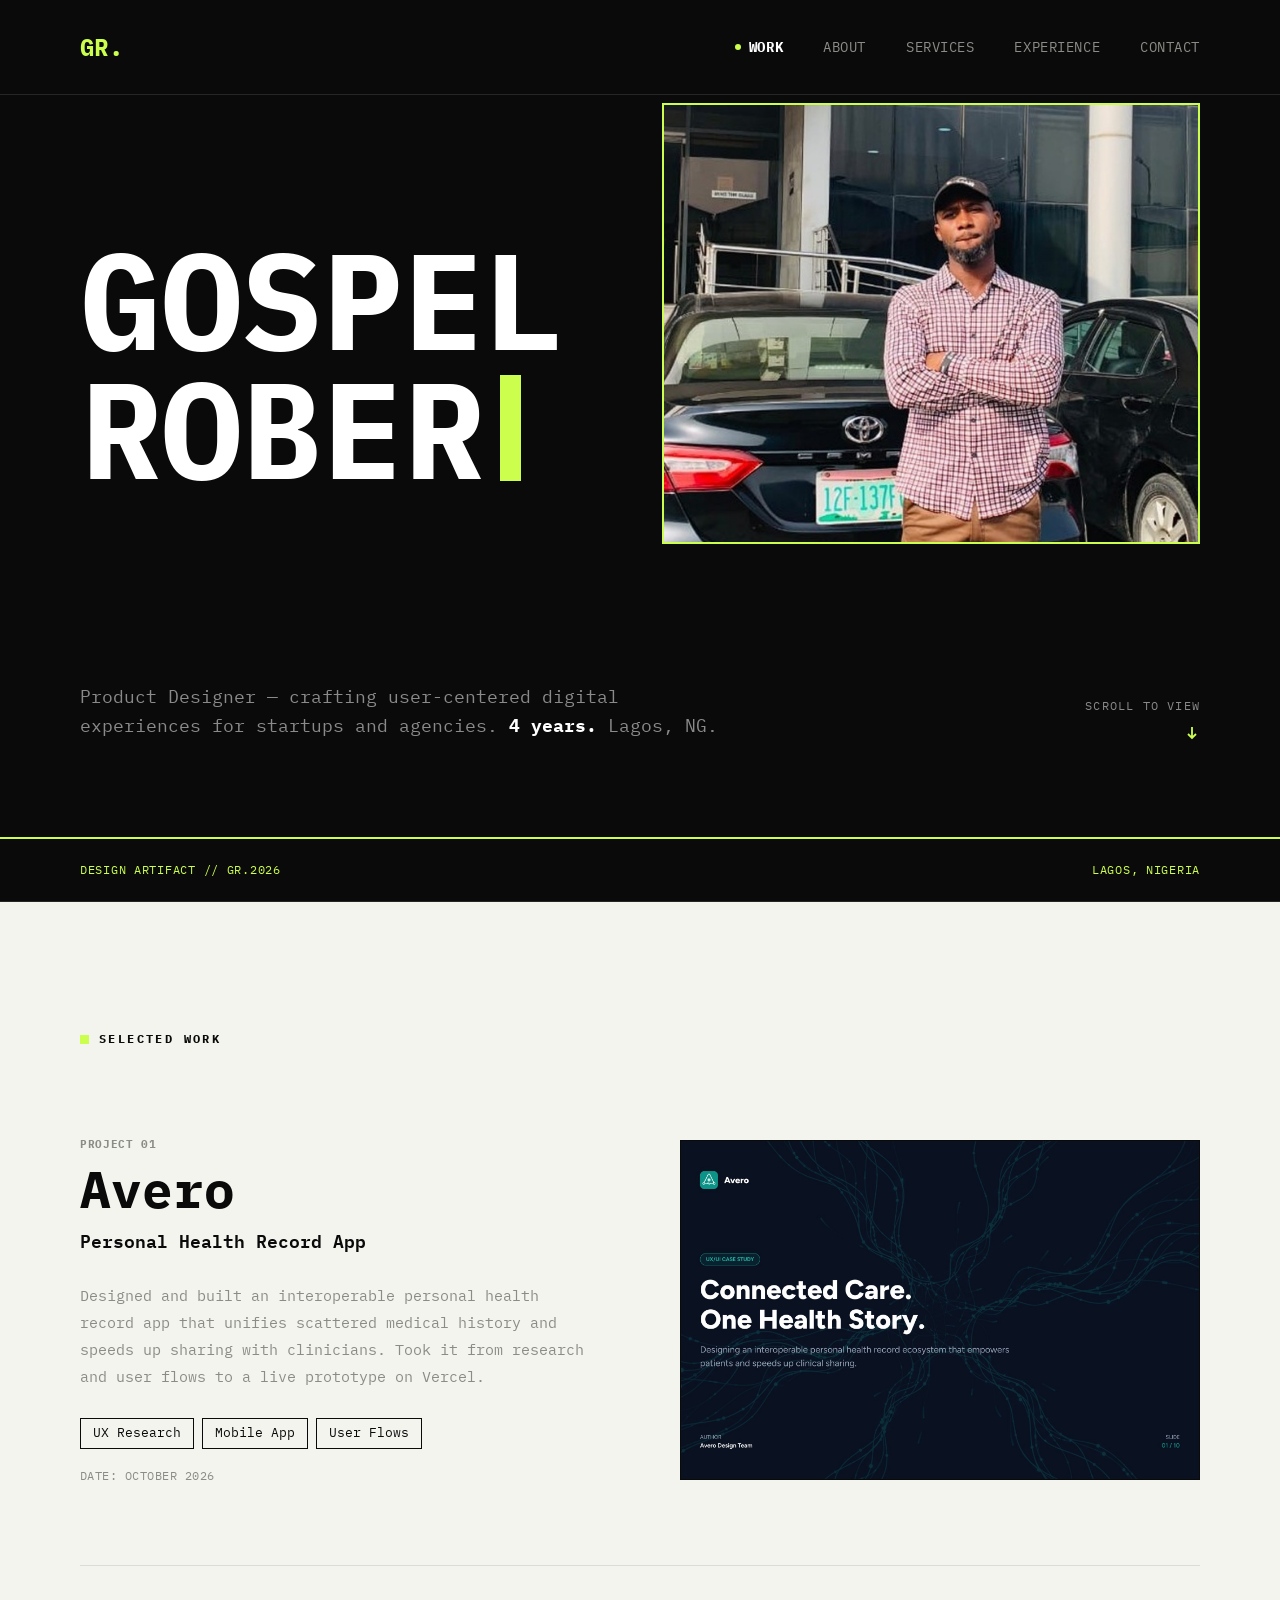
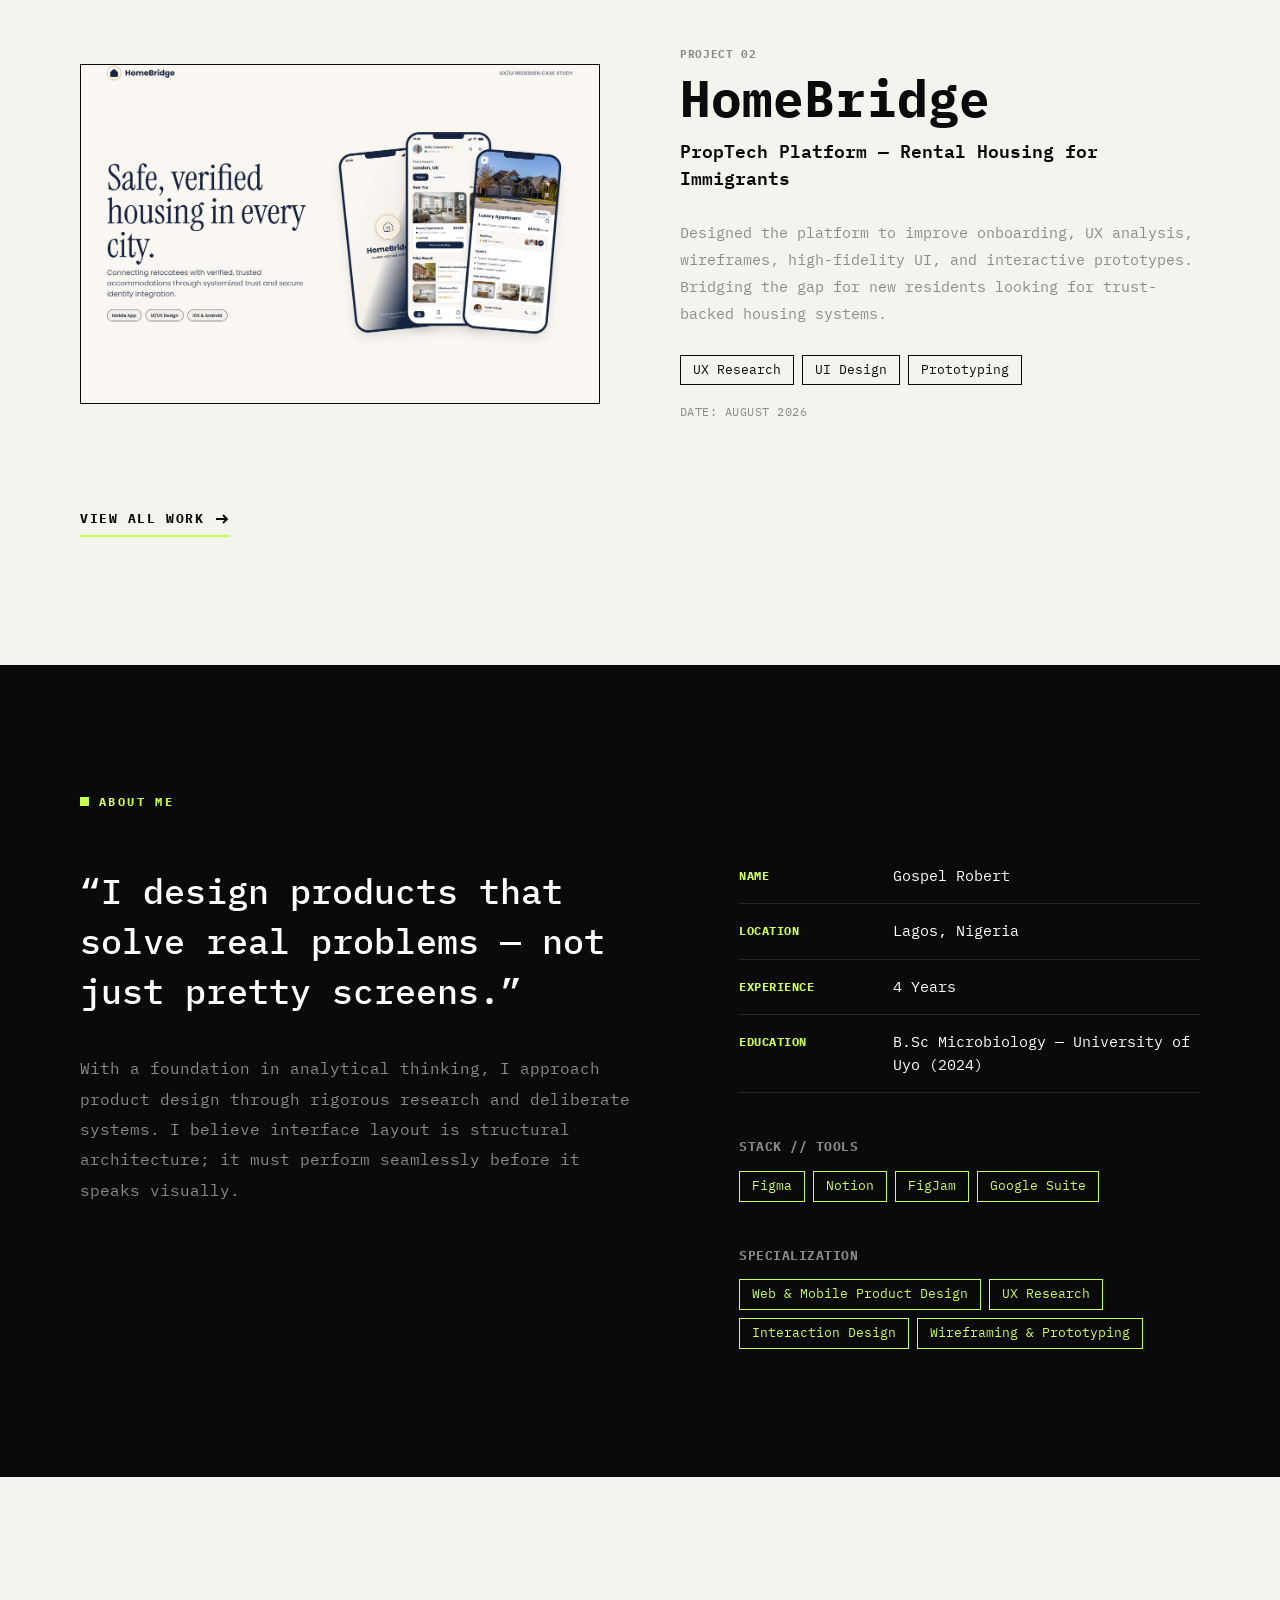
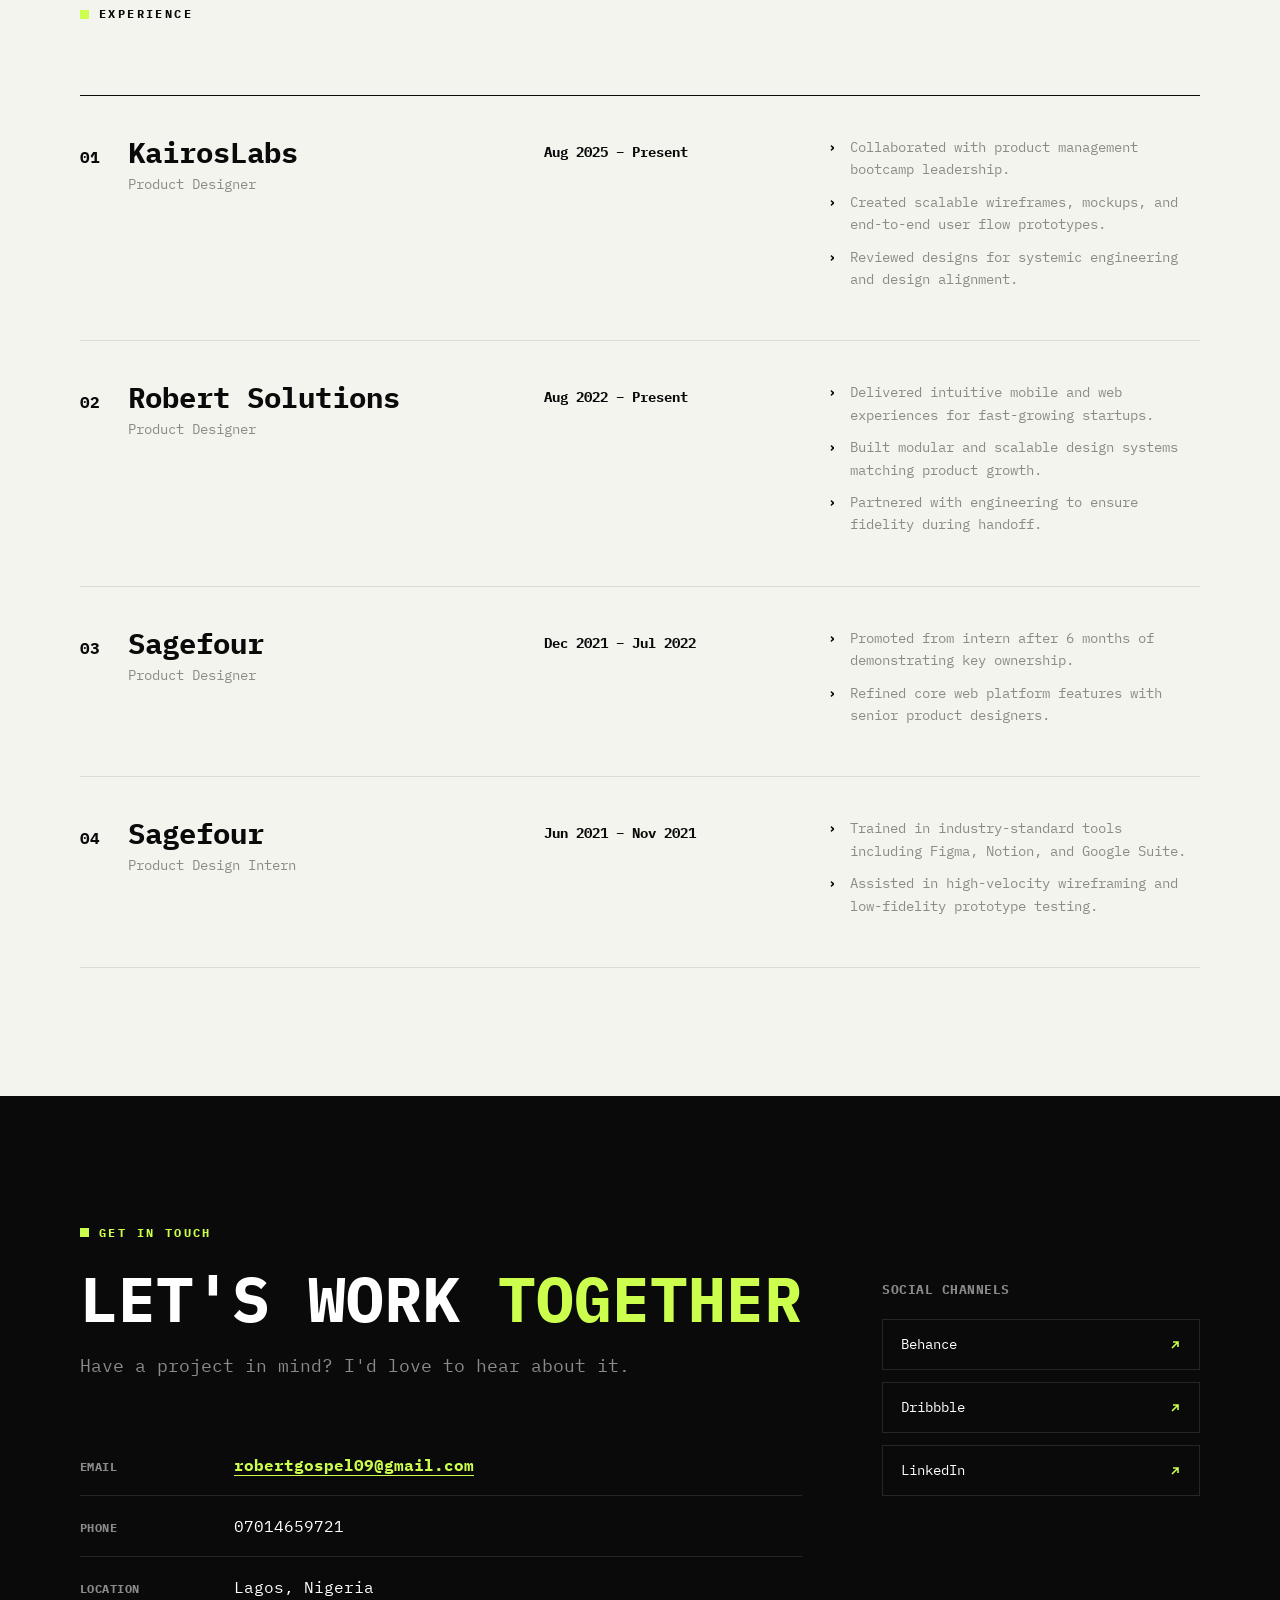
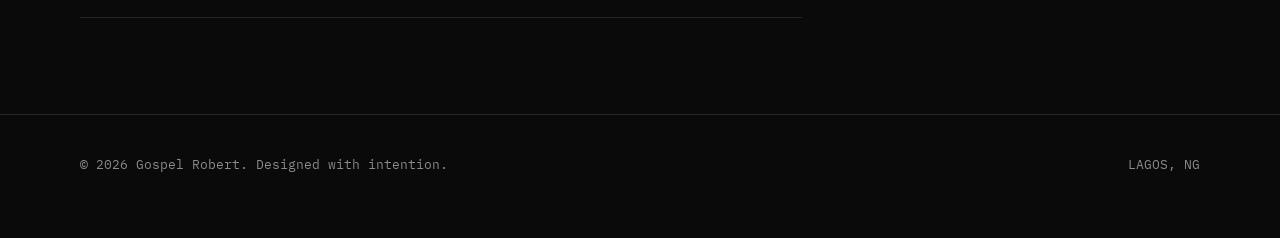
==== index.html @ c10d2305 "Add files via upload" ====
<!doctype html>
<html lang="en">
<head>
<meta charset="utf-8">
<meta name="viewport" content="width=device-width,initial-scale=1">
<title>Gospel Robert — Product Designer</title>
<meta name="description" content="Product designer in Lagos crafting user-centered digital experiences for startups and agencies.">
<meta property="og:title" content="Gospel Robert — Product Designer">
<meta property="og:description" content="Product designer in Lagos crafting user-centered digital experiences for startups and agencies.">
<meta property="og:image" content="/assets/gospel.jpg">
<meta name="theme-color" content="#0A0A0A">
<link rel="icon" href="/assets/favicon.svg" type="image/svg+xml">
<link rel="preconnect" href="https://fonts.googleapis.com">
<link rel="preconnect" href="https://fonts.gstatic.com" crossorigin>
<link href="https://fonts.googleapis.com/css2?family=IBM+Plex+Mono:ital,wght@0,300;0,400;0,500;0,600;0,700;1,400&display=swap" rel="stylesheet">
<link rel="stylesheet" href="/assets/style.css">
<script>document.documentElement.classList.add("js")</script>
</head>
<body class="dark">
<header class="nav is-dark">
  <div class="wrap">
    <a href="/" class="logo" aria-label="Gospel Robert home">GR.</a>
    <button class="burger" aria-label="Menu" aria-expanded="false"><span></span><span></span><span></span></button>
    <nav class="nav-links"><a href="#work" data-spy="work">Work</a><a href="#about" data-spy="about">About</a><a href="/services/">Services</a><a href="#experience" data-spy="experience">Experience</a><a href="#contact" data-spy="contact">Contact</a></nav>
  </div>
</header>
<main>
<section class="hero dark-sec">
  <div class="wrap">
    <h1 class="hero-name" aria-label="Gospel Robert"><span class="tw" aria-hidden="true" data-text="GOSPEL
ROBERT"><span class="tw-typed">GOSPEL
ROBERT</span><span class="cursor"></span><span class="tw-rest"></span></span></h1>
    <div class="hero-photo"><img src="/assets/gospel.jpg" alt="Gospel Robert standing with arms crossed" fetchpriority="high"></div>
    <div class="hero-foot">
      <p>Product Designer — crafting user-centered digital experiences for startups and agencies. <b>4 years.</b> Lagos, NG.</p>
      <div class="m-hero-actions m-only"><a href="/work/" class="m-btn-outline">VIEW WORK <svg width="16" height="16" viewBox="0 0 16 16" fill="none" aria-hidden="true"><path d="M2 8h11M9 4l4 4-4 4" stroke="currentColor" stroke-width="1.8"/></svg></a><a href="/about/" class="m-link">ABOUT ME <svg width="16" height="16" viewBox="0 0 16 16" fill="none" aria-hidden="true"><path d="M2 8h11M9 4l4 4-4 4" stroke="currentColor" stroke-width="1.8"/></svg></a></div>
      <a href="#work" class="scroll-cue">SCROLL TO VIEW
        <svg width="16" height="16" viewBox="0 0 16 16" fill="none" aria-hidden="true"><path d="M8 2v11M4 9l4 4 4-4" stroke="currentColor" stroke-width="1.8"/></svg></a>
    </div>
  </div>
</section>
<div class="strip d-only"><div class="wrap"><span>DESIGN ARTIFACT // GR.2026</span><span>LAGOS, NIGERIA</span></div></div>
<a href="#work" class="m-strip m-only"><span>SCROLL TO VIEW</span><svg width="18" height="18" viewBox="0 0 16 16" fill="none" aria-hidden="true"><path d="M8 2v11M4 9l4 4 4-4" stroke="currentColor" stroke-width="2"/></svg></a>

<section id="work" class="sec light-sec">
  <div class="wrap">
    <p class="label">Selected Work</p>
    <div class="m-only m-cards" style="margin-top:32px"><article class="m-card">
      <a href="/work/avero/" class="m-shot" aria-label="View Avero case study"><img src="/assets/avero/phase-1.jpg" alt="Avero project preview" loading="lazy"></a>
      <div class="m-card-head"><h2><a href="/work/avero/">Avero</a></h2><span class="m-badge">HEALTHTECH</span></div>
      <p class="m-card-desc">Designed and built a personal health record app that unifies medical history and speeds up clinical sharing. Live on Vercel.</p>
      <p class="m-card-date">DATE: OCT 2026</p>
    </article><article class="m-card">
      <a href="/work/homebridge/" class="m-shot" aria-label="View HomeBridge case study"><img src="/assets/homebridge/phase-1.jpg" alt="HomeBridge project preview" loading="lazy"></a>
      <div class="m-card-head"><h2><a href="/work/homebridge/">HomeBridge</a></h2><span class="m-badge">PROPTECH</span></div>
      <p class="m-card-desc">Designed the platform to improve onboarding, UX analysis, wireframes, high-fidelity UI, and interactive prototypes. Bridging the gap for immigrants.</p>
      <p class="m-card-date">DATE: AUG 2026</p>
    </article></div>
    <div class="d-only" style="margin-top:88px">
      <article class="proj">
        <div class="proj-copy reveal">
          <p class="proj-num">PROJECT 01</p>
          <h2 class="proj-title"><a href="/work/avero/">Avero</a></h2>
          <p class="proj-sub">Personal Health Record App</p>
          <p class="proj-desc">Designed and built an interoperable personal health record app that unifies scattered medical history and speeds up sharing with clinicians. Took it from research and user flows to a live prototype on Vercel.</p>
          <div class="tags"><span class="tag">UX Research</span><span class="tag">Mobile App</span><span class="tag">User Flows</span></div>
          <p class="proj-date">DATE: OCTOBER 2026</p>
        </div>
        <a href="/work/avero/" class="shot reveal" aria-label="View Avero case study"><img src="/assets/avero/phase-1.jpg" alt="Avero project preview" loading="lazy"></a>
      </article>
      <article class="proj flip">
        <div class="proj-copy reveal">
          <p class="proj-num">PROJECT 02</p>
          <h2 class="proj-title"><a href="/work/homebridge/">HomeBridge</a></h2>
          <p class="proj-sub">PropTech Platform — Rental Housing for Immigrants</p>
          <p class="proj-desc">Designed the platform to improve onboarding, UX analysis, wireframes, high-fidelity UI, and interactive prototypes. Bridging the gap for new residents looking for trust-backed housing systems.</p>
          <div class="tags"><span class="tag">UX Research</span><span class="tag">UI Design</span><span class="tag">Prototyping</span></div>
          <p class="proj-date">DATE: AUGUST 2026</p>
        </div>
        <a href="/work/homebridge/" class="shot reveal" aria-label="View HomeBridge case study"><img src="/assets/homebridge/phase-1.jpg" alt="HomeBridge project preview" loading="lazy"></a>
      </article>
    </div>
    <a href="/work/" class="view-all">VIEW ALL WORK <svg width="16" height="16" viewBox="0 0 16 16" fill="none" aria-hidden="true"><path d="M2 8h11M9 4l4 4-4 4" stroke="currentColor" stroke-width="1.8"/></svg></a>
  </div>
</section>

<section id="about" class="sec about dark-sec">
  <div class="wrap">
    <div class="reveal">
      <p class="label">About Me</p>
      <p class="quote">“I design products that solve real problems — not just pretty screens.”</p>
      <p class="about-p">With a foundation in analytical thinking, I approach product design through rigorous research and deliberate systems. I believe interface layout is structural architecture; it must perform seamlessly before it speaks visually.</p>
    </div>
    <div class="reveal">
      <dl class="info"><div class="info-row"><dt>NAME</dt><dd>Gospel Robert</dd></div><div class="info-row"><dt>LOCATION</dt><dd>Lagos, Nigeria</dd></div><div class="info-row"><dt>EXPERIENCE</dt><dd>4 Years</dd></div><div class="info-row"><dt>EDUCATION</dt><dd>B.Sc Microbiology — University of Uyo (2024)</dd></div></dl>
      <p class="side-k">STACK // TOOLS</p>
      <div class="tags"><span class="tag lime">Figma</span><span class="tag lime">Notion</span><span class="tag lime">FigJam</span><span class="tag lime">Google Suite</span></div>
      <p class="side-k">SPECIALIZATION</p>
      <div class="tags"><span class="tag lime">Web &amp; Mobile Product Design</span><span class="tag lime">UX Research</span><span class="tag lime">Interaction Design</span><span class="tag lime">Wireframing &amp; Prototyping</span></div>
    </div>
  </div>
</section>

<section id="experience" class="sec light-sec">
  <div class="wrap">
    <p class="label">Experience</p>
    <div class="d-only"><div class="xp"><div class="xp-row reveal">
      <div class="xp-co"><span class="xp-n">01</span><h3 class="xp-name">KairosLabs</h3><p class="xp-role">Product Designer</p></div>
      <p class="xp-date">Aug 2025 – Present</p>
      <ul class="xp-list"><li>Collaborated with product management bootcamp leadership.</li><li>Created scalable wireframes, mockups, and end-to-end user flow prototypes.</li><li>Reviewed designs for systemic engineering and design alignment.</li></ul>
    </div><div class="xp-row reveal">
      <div class="xp-co"><span class="xp-n">02</span><h3 class="xp-name">Robert Solutions</h3><p class="xp-role">Product Designer</p></div>
      <p class="xp-date">Aug 2022 – Present</p>
      <ul class="xp-list"><li>Delivered intuitive mobile and web experiences for fast-growing startups.</li><li>Built modular and scalable design systems matching product growth.</li><li>Partnered with engineering to ensure fidelity during handoff.</li></ul>
    </div><div class="xp-row reveal">
      <div class="xp-co"><span class="xp-n">03</span><h3 class="xp-name">Sagefour</h3><p class="xp-role">Product Designer</p></div>
      <p class="xp-date">Dec 2021 – Jul 2022</p>
      <ul class="xp-list"><li>Promoted from intern after 6 months of demonstrating key ownership.</li><li>Refined core web platform features with senior product designers.</li></ul>
    </div><div class="xp-row reveal">
      <div class="xp-co"><span class="xp-n">04</span><h3 class="xp-name">Sagefour</h3><p class="xp-role">Product Design Intern</p></div>
      <p class="xp-date">Jun 2021 – Nov 2021</p>
      <ul class="xp-list"><li>Trained in industry-standard tools including Figma, Notion, and Google Suite.</li><li>Assisted in high-velocity wireframing and low-fidelity prototype testing.</li></ul>
    </div></div></div>
    <div class="m-only" style="margin-top:32px"><div class="m-xp"><div class="m-xp-card"><div class="m-xp-top"><span class="m-xp-n">01</span><div><h3>KairosLabs</h3><p class="m-xp-role">Product Designer</p></div></div><p class="m-xp-date">Aug 2025 – Present</p><p class="m-xp-sum">Collaborated with bootcamp cohort, created wireframes and prototypes.</p></div><div class="m-xp-card"><div class="m-xp-top"><span class="m-xp-n">02</span><div><h3>Robert Solutions</h3><p class="m-xp-role">Product Designer</p></div></div><p class="m-xp-date">Aug 2022 – Present</p><p class="m-xp-sum">Designed mobile/web experiences for startups, built design systems.</p></div><div class="m-xp-card"><div class="m-xp-top"><span class="m-xp-n">03</span><div><h3>Sagefour</h3><p class="m-xp-role">Product Designer</p></div></div><p class="m-xp-date">Dec 2021 – Jul 2022</p><p class="m-xp-sum">Promoted from intern, refined features with senior designers.</p></div><div class="m-xp-card"><div class="m-xp-top"><span class="m-xp-n">04</span><div><h3>Sagefour</h3><p class="m-xp-role">Design Intern</p></div></div><p class="m-xp-date">Jun 2021 – Nov 2021</p><p class="m-xp-sum">Trained in Figma, assisted wireframing.</p></div></div></div>
  </div>
</section>

<section id="contact" class="sec contact dark-sec" style="padding-bottom:96px">
  <div class="wrap">
    <div class="reveal">
      <p class="label">Get in Touch</p>
      <h2 class="big-cta home-cta">LET'S WORK <span class="l">TOGETHER</span></h2>
      <p class="cta-sub">Have a project in mind? I'd love to hear about it.</p>
      <dl class="c-rows">
        <div class="c-row"><dt>EMAIL</dt><dd><a href="mailto:robertgospel09@gmail.com">robertgospel09@gmail.com</a></dd></div>
        <div class="c-row"><dt>PHONE</dt><dd><a href="tel:+2347014659721" style="color:inherit;font-weight:400;text-decoration:none">07014659721</a></dd></div>
        <div class="c-row"><dt>LOCATION</dt><dd>Lagos, Nigeria</dd></div>
      </dl>
    </div>
    <div class="socials-col reveal">
      <p class="side-k" style="margin-top:0;margin-bottom:20px">SOCIAL CHANNELS</p>
      <div class="social-list"><a href="https://www.behance.net/gospelrobert" target="_blank" rel="noopener">Behance <svg width="12" height="12" viewBox="0 0 12 12" fill="none" aria-hidden="true"><path d="M3 9L9 3M4 3h5v5" stroke="currentColor" stroke-width="1.6"/></svg></a><a href="https://dribbble.com/gospelrobert09" target="_blank" rel="noopener">Dribbble <svg width="12" height="12" viewBox="0 0 12 12" fill="none" aria-hidden="true"><path d="M3 9L9 3M4 3h5v5" stroke="currentColor" stroke-width="1.6"/></svg></a><a href="https://www.linkedin.com/in/robert-gospel-a13b09310/" target="_blank" rel="noopener">LinkedIn <svg width="12" height="12" viewBox="0 0 12 12" fill="none" aria-hidden="true"><path d="M3 9L9 3M4 3h5v5" stroke="currentColor" stroke-width="1.6"/></svg></a></div>
    </div>
  </div>
</section>
</main>
<footer class="footer dark-sec"><div class="wrap"><span>© 2026 Gospel Robert. Designed with intention.</span><span>LAGOS, NG</span></div></footer>
<script src="/assets/main.js" defer></script>
</body>
</html>
---- assets/style.css ----
/* ===== Gospel Robert — portfolio ===== */
:root{
  --ink:#0A0A0A;
  --panel:#121212;
  --paper:#F4F4EF;
  --white:#FFFFFF;
  --lime:#CCFF4D;
  --muted:#8C8C87;
  --muted-dark:#8A8A8A;
  --line:#DCDCD5;
  --line-dark:#262626;
  --pad:80px;
  --font:"IBM Plex Mono",ui-monospace,SFMono-Regular,Menlo,monospace;
}
*{box-sizing:border-box;margin:0;padding:0}
html{scroll-behavior:smooth;-webkit-text-size-adjust:100%}
body{font-family:var(--font);background:var(--paper);color:var(--ink);line-height:1.5;-webkit-font-smoothing:antialiased}
body.dark{background:var(--ink);color:var(--white)}
img{display:block;max-width:100%}
a{color:inherit;text-decoration:none}
ul{list-style:none}
.wrap{max-width:1440px;margin:0 auto;padding:0 var(--pad)}
.dark-sec{background:var(--ink);color:var(--white)}
.light-sec{background:var(--paper);color:var(--ink)}

/* ---------- NAV ---------- */
.nav{position:sticky;top:0;z-index:50;border-bottom:1px solid var(--line);background:var(--paper)}
.nav.is-dark{background:var(--ink);border-color:var(--line-dark);color:var(--white)}
.nav .wrap{height:94px;display:flex;align-items:center;justify-content:space-between}
.logo{font-weight:700;font-size:24px;letter-spacing:.02em}
.nav.is-dark .logo{color:var(--lime)}
.nav-links{display:flex;gap:40px}
.nav-links a{font-size:14px;letter-spacing:.04em;text-transform:uppercase;color:var(--muted);display:flex;align-items:center;gap:8px;transition:color .2s}
.nav-links a:hover{color:var(--ink)}
.nav.is-dark .nav-links a:hover{color:var(--white)}
.nav-links a.active{color:var(--ink);font-weight:700}
.nav.is-dark .nav-links a.active{color:var(--white)}
.nav-links a.active::before{content:"";width:6px;height:6px;border-radius:50%;background:var(--lime)}
.burger{display:none;background:none;border:0;color:inherit;width:44px;height:44px;cursor:pointer;position:relative}
.burger span{position:absolute;left:10px;right:10px;height:2px;background:currentColor;transition:transform .25s,opacity .25s}
.burger span:nth-child(1){top:15px}.burger span:nth-child(2){top:21px}.burger span:nth-child(3){top:27px}
.nav.open .burger span:nth-child(1){transform:translateY(6px) rotate(45deg)}
.nav.open .burger span:nth-child(2){opacity:0}
.nav.open .burger span:nth-child(3){transform:translateY(-6px) rotate(-45deg)}

/* ---------- SHARED BITS ---------- */
.label{display:flex;align-items:center;gap:10px;font-size:12px;font-weight:700;letter-spacing:.2em;text-transform:uppercase}
.label::before{content:"";width:9px;height:9px;background:var(--lime);flex:none}
.label.ink::before{background:var(--ink)}
.label{color:var(--ink)}
.dark-sec .label{color:var(--lime)}
.page-title{font-size:clamp(44px,6.6vw,96px);font-weight:700;line-height:1;letter-spacing:-.01em;margin-top:48px;text-transform:uppercase}
.title-bar{width:200px;height:8px;background:var(--lime);margin-top:32px}
.tags{display:flex;flex-wrap:wrap;gap:8px}
.tag{font-size:13px;border:1px solid var(--ink);padding:6px 12px;line-height:1.3}
.tag.lime{border-color:var(--lime);color:var(--lime)}
.meta-k{font-size:11px;color:var(--muted);text-transform:uppercase;letter-spacing:.05em}
.meta-v{font-size:15px;font-weight:700;margin-top:4px;text-transform:uppercase}
.meta-v.cap{text-transform:none}

/* reveal on scroll */
.reveal{opacity:0;transform:translateY(24px);transition:opacity .8s ease,transform .8s ease}
.reveal.in{opacity:1;transform:none}
@media (prefers-reduced-motion:reduce){.reveal{opacity:1;transform:none;transition:none}html{scroll-behavior:auto}}

/* image slot (shows image, or dashed placeholder) */
.shot{position:relative;aspect-ratio:1.53;background:#1A1A1A;overflow:hidden;border:1px solid var(--ink)}
.shot img{width:100%;height:100%;object-fit:cover;transition:transform .6s ease}
a.shot:hover img{transform:scale(1.03)}
.shot.empty{border:2px dashed var(--lime);display:flex;flex-direction:column;align-items:center;justify-content:center;gap:20px}
.shot .ph-text{font-size:14px;letter-spacing:.08em;color:#6E6E6E;text-transform:uppercase}
.shot .ph-num{font-size:clamp(64px,8vw,120px);font-weight:700;line-height:1;color:#3A3F24}

/* ---------- HOME: HERO ---------- */
.hero .wrap{display:grid;grid-template-columns:1fr 538px;gap:40px;padding-top:8px;min-height:calc(100svh - 94px - 64px);grid-template-rows:auto 1fr}
.hero-name{font-size:clamp(56px,10.6vw,152px);font-weight:700;line-height:.95;letter-spacing:-.01em;align-self:center;margin-top:80px}
.cursor{display:inline-block;width:.16em;height:.78em;background:var(--lime);margin-left:.12em;vertical-align:-.02em;animation:blink 1.1s steps(1) infinite}
@keyframes blink{50%{opacity:0}}
.hero-photo{border:2px solid var(--lime);aspect-ratio:538/441;overflow:hidden}
.hero-photo img{width:100%;height:100%;object-fit:cover}
.hero-foot{grid-column:1/-1;display:flex;justify-content:space-between;align-items:flex-end;padding:80px 0 96px;gap:24px}
.hero-foot p{font-size:18px;color:var(--muted-dark);max-width:640px;line-height:1.65}
.hero-foot b{color:var(--white)}
.scroll-cue{font-size:12px;letter-spacing:.1em;color:var(--muted-dark);text-align:right;display:flex;flex-direction:column;align-items:flex-end;gap:10px}
.scroll-cue svg{color:var(--lime);animation:bob 2s ease-in-out infinite}
@keyframes bob{50%{transform:translateY(5px)}}
.strip{border-top:2px solid var(--lime);border-bottom:1px solid var(--line-dark);background:var(--ink);color:var(--lime);font-size:12px;letter-spacing:.06em}
.strip .wrap{display:flex;justify-content:space-between;height:62px;align-items:center}

/* ---------- PROJECTS (home + work page) ---------- */
.sec{padding:128px 0}
.proj{display:grid;grid-template-columns:1fr 1fr;align-items:center;gap:0 80px}
.proj + .proj{margin-top:80px;padding-top:80px;border-top:1px solid var(--line)}
.proj.flip .proj-copy{order:2}
.proj-num{font-size:11px;font-weight:700;color:var(--muted);letter-spacing:.06em}
.proj-title{font-size:clamp(36px,4vw,56px);font-weight:700;line-height:1.1;margin-top:8px}
.proj-sub{font-size:18px;font-weight:600;margin-top:10px}
.proj-desc{font-size:15px;color:var(--muted);line-height:1.8;margin:28px 0;max-width:580px}
.proj-date{font-size:12px;color:var(--muted);margin-top:18px;letter-spacing:.04em}
.proj-meta{display:flex;gap:48px;margin-top:28px}
.view-all{display:inline-flex;align-items:center;gap:10px;margin-top:88px;font-size:13px;font-weight:700;letter-spacing:.12em;border-bottom:2px solid var(--lime);padding-bottom:6px}
.view-all:hover{gap:16px}
.view-all,.proj-title a{transition:all .2s}
.proj-title a:hover{text-decoration:underline;text-decoration-color:var(--lime);text-decoration-thickness:4px;text-underline-offset:6px}

/* work page: full-bleed dividers & bigger type */
.work-list .proj{padding:96px 0}
.work-list .proj + .proj{margin-top:0;padding-top:96px}
.work-row{border-top:1px solid var(--line)}
.work-row:first-child{border-top:0}
.work-row .proj{padding:96px 0}
.work-row .proj + .proj{border:0;margin:0}
.work-head{padding-top:112px;padding-bottom:96px}

/* ---------- ABOUT ---------- */
.about .wrap{display:grid;grid-template-columns:1.1fr .9fr;gap:96px}
.quote{font-size:clamp(26px,2.7vw,38px);font-weight:500;line-height:1.45;margin-top:56px}
.about-p{font-size:16px;color:var(--muted-dark);line-height:1.9;margin-top:36px}
.info{margin-top:56px}
.info-row{display:grid;grid-template-columns:130px 1fr;gap:24px;padding:16px 0;border-bottom:1px solid var(--line-dark);font-size:15px;align-items:start}
.info-row dt{font-size:12px;font-weight:700;color:var(--lime);letter-spacing:.04em;padding-top:2px}
.side-k{font-size:13px;font-weight:700;color:var(--muted-dark);letter-spacing:.04em;margin:44px 0 14px}
.about-page .wrap{padding-top:120px;padding-bottom:140px}
.about-page .quote{font-size:clamp(28px,3.1vw,46px);margin-top:64px}
.about-page .about-p{font-size:18px;margin-top:44px}
.about-page .info{margin-top:0}
.about-page .info-row{font-size:17px;padding:20px 0}
.about-page .tag{font-size:16px;padding:8px 16px}
.about-photo{margin-top:56px;aspect-ratio:1.33;overflow:hidden}
.about-photo img{width:100%;height:100%;object-fit:cover}

/* ---------- EXPERIENCE ---------- */
.xp{margin-top:72px;border-top:1px solid var(--ink)}
.xp-row{display:grid;grid-template-columns:440px 260px 1fr;gap:24px;padding:40px 0;border-bottom:1px solid var(--line)}
.xp-co{display:grid;grid-template-columns:48px 1fr;align-items:baseline;align-content:start}
.xp-n{font-size:16px;font-weight:700}
.xp-name{font-size:clamp(24px,2.3vw,32px);font-weight:700;line-height:1.15}
.xp-role{grid-column:2;font-size:14px;color:var(--muted);margin-top:4px}
.xp-date{font-size:14px;font-weight:700;padding-top:6px}
.xp-list li{font-size:14px;color:var(--muted);line-height:1.6;padding-left:22px;position:relative;margin-bottom:10px}
.xp-list li::before{content:"›";position:absolute;left:0;color:var(--ink);font-weight:700}
.xp-page .xp-row{padding:44px 0 56px}
.xp-page .xp-name{font-size:clamp(28px,3vw,42px)}
.xp-page .xp-role,.xp-page .xp-list li{font-size:16px}
.xp-page .xp-date,.xp-page .xp-n{font-size:16px}
.xp-page .xp-list li{margin-bottom:16px}

/* ---------- CONTACT ---------- */
.big-cta{font-size:clamp(44px,6.6vw,96px);font-weight:700;line-height:1.05;margin-top:24px}
.big-cta .l{color:var(--lime)}
.cta-sub{font-size:18px;color:var(--muted-dark);margin-top:20px}
.contact .wrap{display:grid;grid-template-columns:1.6fr 1fr;gap:80px}
.c-rows{margin-top:56px}
.c-row{display:grid;grid-template-columns:130px 1fr;gap:24px;padding:18px 0;border-bottom:1px solid var(--line-dark);align-items:baseline;font-size:16px}
.c-row dt{font-size:12px;font-weight:700;color:var(--muted-dark);letter-spacing:.04em}
.c-row a{color:var(--lime);font-weight:700;text-decoration:underline;text-underline-offset:4px;word-break:break-all}
.socials-col{padding-top:56px}
.social-list a{display:flex;justify-content:space-between;align-items:center;border:1px solid var(--line-dark);padding:14px 18px;font-size:14px;margin-bottom:12px;transition:border-color .2s,background .2s}
.social-list a:hover{border-color:var(--lime);background:#141414}
.social-list svg{color:var(--lime)}
.social-row{display:flex;flex-wrap:wrap;gap:22px;margin-top:20px}
.social-row a{background:var(--panel);border:1px solid var(--line-dark);padding:16px 22px;min-width:160px;font-size:17px;transition:border-color .2s}
.social-row a:hover{border-color:var(--lime)}
.form-card{background:var(--panel);border:1px solid var(--line-dark);border-radius:4px;padding:64px}
.form-card h2{font-size:28px;font-weight:700;letter-spacing:.01em}
.field{margin-top:36px}
.field label{display:block;font-size:13px;font-weight:700;color:var(--muted-dark);letter-spacing:.04em;margin-bottom:12px}
.field input,.field textarea{width:100%;background:var(--ink);border:1px solid var(--line-dark);color:var(--white);font:inherit;font-size:16px;padding:18px 20px;outline:none;transition:border-color .2s;border-radius:0}
.field textarea{height:160px;resize:vertical}
.field input:focus,.field textarea:focus{border-color:var(--lime)}
.field ::placeholder{color:#6E6E6E}
.btn-lime{width:100%;margin-top:44px;background:var(--lime);color:var(--ink);border:0;font:inherit;font-weight:700;font-size:18px;letter-spacing:.04em;height:72px;cursor:pointer;border-radius:3px;transition:filter .2s,transform .1s}
.btn-lime:hover{filter:brightness(.92)}
.btn-lime:active{transform:translateY(1px)}
.form-note{font-size:13px;color:var(--muted-dark);margin-top:14px;min-height:20px}
.contact-page .wrap{padding-top:140px}
.footer{border-top:1px solid var(--line-dark);font-size:13px;color:var(--muted-dark)}
.footer .wrap{display:flex;justify-content:space-between;gap:16px;padding-top:40px;padding-bottom:64px}
.contact-page .footer{border:0}
.contact-page .footer .wrap>div{display:flex;justify-content:space-between;width:100%;border-top:1px solid var(--line-dark);padding-top:40px;gap:16px}

/* ---------- CASE STUDY ---------- */
.cs-top{padding-top:40px}
.back{display:inline-flex;align-items:center;gap:8px;background:var(--ink);color:var(--lime);font-size:12px;font-weight:700;letter-spacing:.04em;padding:10px 18px;border-radius:3px;transition:gap .2s}
.back:hover{gap:12px}
.cs-title{font-size:clamp(40px,5.6vw,80px);font-weight:700;line-height:1.05;margin-top:56px;text-transform:uppercase}
.cs-sub{font-size:18px;font-weight:600;color:var(--muted);margin-top:16px}
.cs-meta{display:grid;grid-template-columns:repeat(3,1fr);border:1px solid var(--ink);border-radius:3px;padding:22px 24px;margin-top:48px;background:var(--white);gap:16px}
.cs-meta .hl{display:inline-block;background:var(--lime);padding:2px 6px}
.live{display:inline-flex;align-items:center;gap:10px;margin-top:24px;font-size:13px;font-weight:700;letter-spacing:.08em;border:1px solid var(--ink);padding:12px 18px;transition:background .2s}
.live:hover{background:var(--lime)}
.ov{margin-top:96px}
.ov h2{font-size:28px;font-weight:700;display:inline-block}
.ov h2::after{content:"";display:block;width:100%;height:5px;background:var(--lime);margin-top:10px}
.ov p{font-size:16px;line-height:1.85;margin-top:28px;max-width:1240px}
.phases{margin-top:88px}
.phase{display:grid;grid-template-columns:1fr 1fr;gap:56px;align-items:center;padding:72px 0;border-top:1px solid var(--line)}
.phase:first-child{border-top:0;padding-top:0}
.phase.flip .phase-copy{order:-1}
.phase-k{font-size:13px;font-weight:700;color:var(--muted);letter-spacing:.04em}
.phase h3{font-size:clamp(22px,2.2vw,28px);font-weight:700;margin-top:10px}
.phase p{font-size:15px;color:var(--muted);line-height:1.85;margin-top:22px;max-width:560px}
.next{display:flex;justify-content:space-between;align-items:center;border-top:1px solid var(--line);padding:56px 0 96px;gap:24px}
.next a{font-size:clamp(22px,3vw,40px);font-weight:700;display:inline-flex;gap:16px;align-items:center;transition:gap .2s}
.next a:hover{gap:24px}
.next span{font-size:12px;color:var(--muted);letter-spacing:.12em}

/* ---------- RESPONSIVE ---------- */
@media (max-width:1180px){
  :root{--pad:48px}
  .hero .wrap{grid-template-columns:1fr 42%}
  .xp-row{grid-template-columns:1fr 1fr;row-gap:16px}
  .xp-list{grid-column:1/-1;padding-left:48px}
  .about .wrap,.contact .wrap{gap:56px}
}
@media (max-width:900px){
  :root{--pad:24px}
  .nav .wrap{height:72px}
  .burger{display:block}
  .nav-links{position:fixed;inset:72px 0 auto 0;flex-direction:column;gap:0;background:inherit;padding:8px var(--pad) 24px;border-bottom:1px solid var(--line);transform:translateY(-8px);opacity:0;pointer-events:none;transition:opacity .2s,transform .2s}
  .nav{background:var(--paper)}
  .nav.is-dark .nav-links{background:var(--ink);border-color:var(--line-dark)}
  .nav:not(.is-dark) .nav-links{background:var(--paper)}
  .nav.open .nav-links{opacity:1;transform:none;pointer-events:auto}
  .nav-links a{padding:18px 0;font-size:16px;border-bottom:1px solid var(--line)}
  .nav.is-dark .nav-links a{border-color:var(--line-dark)}
  .nav-links a:last-child{border-bottom:0}
  .hero .wrap{grid-template-columns:1fr;min-height:0;gap:0}
  .hero-name{margin-top:48px}
  .hero-photo{margin-top:40px}
  .hero-foot{padding:48px 0 56px;flex-direction:column;align-items:flex-start}
  .hero-foot p{font-size:15px}
  .scroll-cue{display:none}
  .strip .wrap{font-size:11px;height:52px}
  .sec{padding:80px 0}
  .proj{grid-template-columns:1fr;gap:32px}
  .proj .proj-copy,.proj.flip .proj-copy{order:2}
  .proj .shot{order:1}
  .work-row .proj{padding:64px 0}
  .work-head{padding-top:72px;padding-bottom:40px}
  .proj-meta{gap:32px}
  .about .wrap,.contact .wrap{grid-template-columns:1fr;gap:56px}
  .about-page .wrap{padding-top:72px;padding-bottom:88px}
  .about-photo{margin-top:40px}
  .info-row,.c-row{grid-template-columns:110px 1fr;gap:16px}
  .xp-row{grid-template-columns:1fr;padding:32px 0}
  .xp-co{grid-template-columns:40px 1fr}
  .xp-date{padding:0 0 0 40px}
  .xp-list{padding-left:40px}
  .socials-col{padding-top:0}
  .contact-page .wrap{padding-top:72px}
  .form-card{padding:32px 24px}
  .btn-lime{height:60px;font-size:16px}
  .footer .wrap,.contact-page .footer .wrap>div{flex-direction:column}
  .cs-meta{grid-template-columns:1fr}
  .phase{grid-template-columns:1fr;gap:28px;padding:56px 0}
  .phase.flip .phase-copy{order:2}
  .phase .phase-copy{order:2}
  .ov{margin-top:64px}
  .phases{margin-top:56px}
  .next{flex-direction:column;align-items:flex-start}
}
@media (max-width:420px){
  .info-row,.c-row{grid-template-columns:1fr;gap:4px}
  .social-row a{min-width:0;flex:1}
}

.home-cta{font-size:clamp(36px,4.9vw,72px);white-space:nowrap}
@media (max-width:900px){.home-cta{white-space:normal}}
@media (max-width:900px){.hero-name{font-size:min(19vw,120px)}}
@media (max-width:480px){.social-row{gap:10px}.social-row a{min-width:0;flex:1;padding:14px 12px;font-size:15px;text-align:center}}

/* project number drawn over thumbnails */
.shot{container-type:inline-size}
.shot-num{position:absolute;inset:0;display:flex;align-items:center;justify-content:center;font-weight:700;font-size:24cqw;line-height:1;color:var(--lime);letter-spacing:-.02em;pointer-events:none;text-shadow:0 4px 30px rgba(0,0,0,.35)}

/* typewriter name */
.tw{white-space:pre-line}
.tw-rest{visibility:hidden}
.tw:not(.done) .cursor{animation:none}
.js .tw:not(.go) .tw-typed{visibility:hidden}

/* ===================== PHONE LAYOUT (matches app mockups) ===================== */
.m-only{display:none}
@media (max-width:760px){
  .d-only{display:none!important}
  .m-only{display:block}
  :root{--pad:24px}

  /* header */
  .nav .wrap{height:64px}
  .nav .logo{color:var(--lime);font-size:22px}
  .m-title{display:none}
  .nav.has-mtitle .logo,.nav.has-mtitle .burger{display:none}
  .nav.has-mtitle .m-title{display:inline-flex;align-items:center;gap:14px;font-size:24px;font-weight:700}
  .nav.has-mright .burger{display:none}
  .nav.has-mright .m-right{display:block;font-size:13px;font-weight:700;letter-spacing:.06em;color:var(--muted-dark)}
  .nav.m-darknav{background:var(--ink);color:var(--white);border-color:var(--line-dark)}
  .nav.m-darknav .nav-links{background:var(--ink);border-color:var(--line-dark)}
  .nav.m-darknav .nav-links a{border-color:var(--line-dark)}
  .nav.m-darknav .nav-links a.active{color:var(--white)}
  .nav-links{inset:64px 0 auto 0}
  body.m-darkbody{background:var(--ink);color:var(--white)}
  .burger span{left:auto;right:8px;width:24px}
  .burger span:nth-child(2){width:18px}

  /* bottom tab bar */
  .tabbar{display:flex;position:fixed;left:0;right:0;bottom:0;z-index:60;background:var(--ink);border-top:1px solid var(--line-dark);justify-content:space-around;padding:14px 8px calc(14px + env(safe-area-inset-bottom))}
  .tabbar a{font-size:13px;font-weight:700;letter-spacing:.04em;text-transform:uppercase;color:var(--muted-dark);display:flex;align-items:center;gap:6px;padding:6px 4px}
  .tabbar a.active{color:var(--lime)}
  .tabbar a.active::before{content:"";width:6px;height:6px;border-radius:50%;background:var(--lime)}
  body:has(.tabbar){padding-bottom:72px}

  .m-page{padding-top:40px;padding-bottom:56px}

  /* home hero */
  .hero-name{font-size:12vw;margin-top:44px;line-height:1.02}
  .cursor{margin-left:.28em;width:.42em;height:.8em}
  .hero-photo{width:48%;aspect-ratio:4/5;margin-top:36px}
  .hero-foot{padding:40px 0 48px}
  .hero-foot p{font-size:15px;line-height:1.65}
  .m-hero-actions{display:flex;flex-direction:column;align-items:flex-start;gap:32px;width:100%;margin-top:16px}
  .m-btn-outline{display:flex;justify-content:center;align-items:center;gap:10px;width:100%;height:52px;border:1.5px solid var(--lime);color:var(--lime);font-weight:700;font-size:14px;letter-spacing:.04em}
  .m-btn-outline:active{background:rgba(204,255,77,.08)}
  .m-link{display:inline-flex;align-items:center;gap:10px;font-weight:700;font-size:15px;letter-spacing:.03em;border-bottom:2px solid var(--white);padding-bottom:2px}
  .m-strip{display:flex;justify-content:space-between;align-items:center;border-top:1px solid var(--lime);background:var(--ink);color:var(--lime);font-size:12px;font-weight:700;letter-spacing:.08em;height:58px;padding:0 var(--pad)}

  /* work cards */
  .m-cards{display:block}
  .m-card{padding-bottom:28px;border-bottom:1px solid var(--line)}
  .m-card + .m-card{padding-top:28px}
  .m-card:last-child{border-bottom:0}
  .m-shot{display:block;position:relative;aspect-ratio:1.55;overflow:hidden;background:#1A1A1A;container-type:inline-size}
  .m-shot img{width:100%;height:100%;object-fit:cover}
  .m-shot .shot-num{font-size:34cqw}
  .m-card-head{display:flex;justify-content:space-between;align-items:center;gap:12px;margin-top:16px}
  .m-card-head h2{font-size:22px;font-weight:700;line-height:1.2}
  .m-badge{display:inline-block;background:var(--lime);color:var(--ink);border:1px solid var(--ink);font-size:10.5px;font-weight:700;letter-spacing:.03em;padding:3px 7px;white-space:nowrap}
  .m-card-desc{font-size:13.5px;color:var(--muted);line-height:1.65;margin-top:10px}
  .m-card-date{font-size:12px;font-weight:700;color:var(--muted);margin-top:12px;letter-spacing:.03em}
  #work .label{margin-bottom:0}

  /* page titles */
  .m-h1{font-size:28px;font-weight:700;letter-spacing:.01em}
  .m-bar{width:60px;height:5px;background:var(--lime);margin-top:14px}
  .m-bar.outlined{border:1px solid var(--ink)}

  /* about */
  .m-quote{font-size:22px;font-weight:500;line-height:1.45;margin-top:36px}
  .m-p{font-size:14px;color:var(--muted-dark);line-height:1.7;margin-top:28px;letter-spacing:.01em}
  .m-info{margin-top:28px}
  .m-info div{padding:14px 0;border-bottom:1px solid var(--line-dark)}
  .m-info dt{font-size:11px;font-weight:700;color:var(--lime);letter-spacing:.04em}
  .m-info dd{font-size:15px;margin-top:4px}
  .m-k{font-size:12px;font-weight:700;color:var(--muted-dark);letter-spacing:.06em;margin:32px 0 14px}
  .tag.lime{font-weight:600}

  /* experience cards */
  .m-xp{margin-top:28px;display:flex;flex-direction:column;gap:16px}
  .m-xp-card{border:1.5px solid var(--ink);padding:18px 16px;background:var(--paper)}
  .m-xp-top{display:flex;gap:12px;align-items:flex-start}
  .m-xp-n{background:var(--lime);border:1px solid var(--ink);font-size:11px;font-weight:700;padding:3px 7px;margin-top:6px}
  .m-xp-top h3{font-size:18px;font-weight:700;line-height:1.3}
  .m-xp-role{font-size:13.5px;color:var(--muted)}
  .m-xp-date{font-size:11.5px;font-weight:700;margin-top:14px}
  .m-xp-sum{font-size:13.5px;line-height:1.6;margin-top:12px}

  /* contact */
  .m-cta{font-size:34px;font-weight:700;line-height:1.25}
  .m-cta .l{color:var(--lime)}
  .m-cta-sub{font-size:13px;color:var(--muted-dark);margin-top:16px}
  .m-rows{margin-top:36px}
  .m-rows .c-row{grid-template-columns:96px 1fr;font-size:14px}
  .m-rows .c-row dt{color:var(--lime)}
  .social-list a{font-size:14px}
  .m-send{display:flex;justify-content:center;align-items:center;gap:10px;background:var(--lime);color:var(--ink);font-weight:700;font-size:14px;letter-spacing:.04em;height:50px;margin-top:32px}
  .m-send:active{filter:brightness(.92)}

  /* case study (dark on phones) */
  .m-cs{padding-top:24px}
  .m-back{display:inline-flex;align-items:center;gap:8px;color:var(--lime);font-size:12px;font-weight:700;letter-spacing:.04em}
  .m-cs h1{font-size:24px;font-weight:700;margin-top:22px;letter-spacing:.01em}
  .m-cs-sub{font-size:12px;font-weight:700;color:var(--muted-dark);margin-top:8px;line-height:1.5}
  .m-cs-meta{display:flex;align-items:center;gap:8px;margin-top:14px;font-size:11px;font-weight:700;color:var(--lime)}
  .m-cs .m-badge{border-color:var(--lime)}
  .m-live{display:inline-flex;gap:8px;align-items:center;margin-top:18px;font-size:12px;font-weight:700;letter-spacing:.06em;border:1px solid var(--lime);color:var(--lime);padding:10px 14px}
  .m-cs-ov{font-size:13px;font-weight:700;color:var(--lime);margin-top:32px;letter-spacing:.04em}
  .m-cs-ovp{font-size:13px;color:var(--muted-dark);line-height:1.7;margin-top:12px;padding-bottom:28px;border-bottom:1px solid var(--line-dark)}
  .m-phases{margin-top:28px}
  .m-phase{margin-bottom:44px}
  .m-phase .shot.empty{background:#161616;border:1.5px dashed rgba(204,255,77,.6);aspect-ratio:1.55;gap:12px}
  .m-phase .ph-num{font-size:64px}
  .m-phase .ph-text{font-size:11px}
  .m-phase-k{font-size:11px;font-weight:700;color:var(--lime);margin-top:16px;letter-spacing:.04em}
  .m-phase h3{font-size:17px;font-weight:700;margin-top:6px}
  .m-phase p:last-child{font-size:12.5px;color:var(--muted-dark);line-height:1.7;margin-top:8px}
  .m-next{display:flex;flex-direction:column;gap:8px;border-top:1px solid var(--line-dark);padding-top:28px}
  .m-next span{font-size:11px;color:var(--muted-dark);letter-spacing:.1em}
  .m-next a{font-size:22px;font-weight:700;display:inline-flex;gap:12px;align-items:center;color:var(--lime)}

  .footer .wrap{padding-bottom:40px}
}
@media (max-width:760px){.about .info{margin-top:0}.about .wrap{gap:40px}}

/* real phase images: natural shape, click to enlarge */
.shot.has-img{aspect-ratio:auto;border:1px solid var(--line);background:none;padding:0;cursor:zoom-in;display:block;width:100%;font:inherit}
.shot.has-img img{height:auto}
.shot.has-img:hover img{transform:scale(1.015)}
.m-phase .shot.has-img{border-color:var(--line-dark)}
.phase .shot.has-img{max-height:none}
.lightbox{position:fixed;inset:0;z-index:100;background:rgba(10,10,10,.94);display:flex;align-items:flex-start;justify-content:center;overflow:auto;padding:64px 24px 40px;opacity:0;pointer-events:none;transition:opacity .2s}
.lightbox.open{opacity:1;pointer-events:auto}
.lightbox img{max-width:min(1600px,100%);height:auto;margin:auto;cursor:zoom-out}
.lightbox-close{position:fixed;top:16px;right:20px;background:var(--lime);color:var(--ink);border:0;font:inherit;font-weight:700;font-size:13px;letter-spacing:.06em;padding:10px 14px;cursor:pointer}
body.lb-open{overflow:hidden}

/* full-page screenshots: show the top, open the rest on tap */
.shot.has-img.tall{aspect-ratio:1.1;overflow:hidden;position:relative}
.shot.has-img.tall img{height:100%;object-fit:cover;object-position:top}
.shot.has-img.tall::after{content:"";position:absolute;left:0;right:0;bottom:0;height:42%;background:linear-gradient(to bottom,rgba(10,10,10,0),rgba(10,10,10,.75))}
.full-hint{position:absolute;z-index:1;left:50%;bottom:20px;transform:translateX(-50%);background:var(--lime);color:var(--ink);font-size:12px;font-weight:700;letter-spacing:.06em;padding:9px 14px;white-space:nowrap}
.shot.has-img.tall:hover img{transform:none}
.shot.has-img.tall:hover .full-hint{filter:brightness(.92)}
@media (max-width:760px){.shot.has-img.tall{aspect-ratio:.95}}

/* ---------- contact form states ---------- */
.hp{position:absolute!important;left:-9999px!important;width:1px;height:1px;opacity:0}
.btn-lime{display:flex;align-items:center;justify-content:center;gap:10px}
.btn-lime:disabled{opacity:.6;cursor:wait}
.form-note[data-kind="ok"]{color:var(--lime);font-weight:700}
.form-note[data-kind="err"]{color:#FF8A7A}
.m-only .form-card{padding:24px 18px;margin-top:4px}
.m-only .form-card .field{margin-top:22px}
.m-only .form-card .field:first-of-type{margin-top:0}
.m-only .form-card .btn-lime{height:52px;font-size:14px;margin-top:28px;border-radius:0}

/* ---------- SERVICES ---------- */
.svc-page{background:var(--paper)}
.svc-head{padding-top:120px;padding-bottom:104px}
.svc-sub{font-size:17px;color:var(--muted);margin-top:28px}
.svc-grid{display:grid;grid-template-columns:repeat(2,minmax(0,580px));gap:36px;margin-top:72px}
.svc-card{background:var(--ink);color:var(--white);border-top:1px solid var(--lime);padding:40px 40px 36px;display:flex;flex-direction:column;min-height:420px}
.svc-top{display:flex;justify-content:space-between;align-items:flex-start;gap:24px}
.svc-top h2{font-size:26px;font-weight:700;line-height:1.3}
.svc-n{font-size:46px;font-weight:700;color:var(--lime);line-height:1}
.svc-desc{font-size:14px;color:var(--muted-dark);line-height:1.6;margin-top:auto;padding-top:56px}
.svc-k{font-size:11px;font-weight:700;color:var(--lime);letter-spacing:.06em;margin-top:auto;padding-top:56px}
.svc-list{display:flex;flex-wrap:wrap;gap:10px 14px;margin-top:12px}
.svc-list li{font-size:13px;display:flex;align-items:center;gap:7px}
.svc-list li::before{content:"";width:5px;height:5px;border-radius:50%;background:var(--lime)}
.pr-sec{background:#F9F8F4;border-top:1px solid var(--line);padding:112px 0 112px}
.pr-title{font-size:30px;font-weight:700}
.pr-grid{display:grid;grid-template-columns:repeat(5,1fr);gap:32px;margin-top:64px}
.pr-k{font-size:13px;font-weight:700;letter-spacing:.04em;display:flex;align-items:center;gap:10px}
.pr-step:not(:last-child) .pr-k::after{content:"";width:44px;border-top:1.5px dashed var(--lime)}
.pr-d{font-size:13px;color:var(--muted);line-height:1.6;margin-top:16px;max-width:190px}
.cta-band{background:var(--ink);color:var(--white);text-align:center;padding:84px 0}
.cta-band h2{font-size:clamp(26px,2.6vw,34px);font-weight:700}
.cta-btn{display:inline-flex;align-items:center;gap:10px;background:var(--lime);color:var(--ink);font-weight:700;font-size:15px;letter-spacing:.04em;padding:16px 28px;margin-top:32px;border-radius:2px;transition:filter .2s}
.cta-btn:hover{filter:brightness(.92)}
.svc-foot,.tm-foot{font-size:13px;color:var(--muted)}
.svc-foot .wrap>div,.tm-foot .wrap>div{display:flex;justify-content:space-between;gap:16px;border-top:1px solid var(--lime);padding:28px 0 40px;margin-top:36px}
.tm-foot{color:var(--muted-dark)}

/* ---------- TESTIMONIALS ---------- */
.tm-page .wrap{padding-top:120px}
.tm-sub{font-size:17px;color:var(--muted-dark);margin-top:28px}
.tm-grid{display:grid;grid-template-columns:repeat(2,minmax(0,1fr));gap:44px;margin-top:72px;max-width:1200px;padding-bottom:120px}
.tm-card{background:var(--paper);color:var(--ink);padding:42px;display:flex;flex-direction:column}
.tm-q{font-size:96px;font-weight:700;font-style:italic;color:var(--lime);line-height:.7;height:44px;font-family:Georgia,serif}
.tm-card blockquote{font-size:16px;line-height:1.75;margin:auto 0;padding:36px 0 28px}
.tm-card figcaption{display:flex;justify-content:space-between;align-items:flex-end;gap:16px;margin-top:auto}
.tm-name{font-size:14px;font-weight:700}
.tm-role{font-size:13px;color:var(--muted);margin-top:4px}
.tm-stars{display:flex;gap:4px;color:#B8E62E}

@media (max-width:1180px){.pr-grid{grid-template-columns:repeat(3,1fr)}}
@media (max-width:900px){
  .svc-grid,.tm-grid{grid-template-columns:1fr}
  .svc-head{padding-top:64px;padding-bottom:72px}
  .svc-card{min-height:0;padding:28px 24px}
  .svc-desc,.svc-k{padding-top:32px}
  .svc-n{font-size:36px}
  .svc-top h2{font-size:21px}
  .pr-sec{padding:72px 0}
  .pr-grid{grid-template-columns:1fr 1fr;gap:28px}
  .pr-step .pr-k::after{display:none}
  .cta-band{padding:64px 0}
  .svc-foot .wrap>div,.tm-foot .wrap>div{flex-direction:column}
  .tm-page .wrap{padding-top:64px}
  .tm-card{padding:28px 24px}
  .tm-grid{gap:20px;margin-top:44px;padding-bottom:72px}
}
.nav.lime-logo .logo{color:var(--lime)}
.svc-page .title-bar,.tm-page .title-bar{width:280px}
.tm-q{color:var(--lime);height:28px;width:40px;font-size:0}
.tm-card blockquote{padding:48px 0 32px}
@media (max-width:900px){.svc-page .title-bar,.tm-page .title-bar{width:150px}}

/* ---------- phone: Services & Testimonials ---------- */
.m-center{display:none}
@media (max-width:760px){
  .nav .m-center{display:block;position:absolute;left:50%;transform:translateX(-50%);font-size:12px;font-weight:700;letter-spacing:.06em}
  .nav.is-dark .m-center{color:var(--muted-dark)}
  .nav .wrap{position:relative}
  .nav.lime-logo .logo{color:var(--lime)}
  .m-h1-bar{display:flex;align-items:center;gap:14px}
  .m-h1-bar::after{content:"";width:36px;height:5px;background:var(--lime)}
  .m-svc-sub{font-size:13px;color:var(--muted);line-height:1.6;margin-top:14px}
  .dark-sec .m-svc-sub{color:var(--muted-dark)}
  .m-svc-grid{display:flex;flex-direction:column;gap:20px;margin-top:36px}
  .m-svc{background:var(--ink);color:var(--white);border-top:3px solid var(--lime);padding:26px 22px 28px}
  .m-svc-top{display:flex;justify-content:space-between;gap:16px;align-items:flex-start}
  .m-svc-top h2{font-size:19px;font-weight:700;line-height:1.35}
  .m-svc-top span{font-size:15px;font-weight:700;color:var(--lime);padding-top:3px}
  .m-svc-desc{font-size:13px;color:var(--muted-dark);line-height:1.65;margin-top:16px}
  .m-svc-k{font-size:11px;font-weight:700;color:var(--lime);letter-spacing:.05em;margin-top:20px}
  .m-svc-list{margin-top:10px;display:flex;flex-direction:column;gap:8px}
  .m-svc-list li{font-size:12.5px;color:#C9C9C4;display:flex;align-items:center;gap:10px}
  .m-svc-list li::before{content:"";width:6px;height:6px;background:var(--lime);flex:none}
  .m-pr-title{font-size:18px;font-weight:700;margin-top:48px}
  .m-pr{list-style:none;margin-top:28px;position:relative}
  .m-pr::before{content:"";position:absolute;left:14px;top:14px;bottom:14px;width:2px;background:var(--lime)}
  .m-pr li{display:flex;align-items:center;gap:18px;position:relative}
  .m-pr li + li{margin-top:36px}
  .m-pr-n{width:30px;height:30px;display:flex;align-items:center;justify-content:center;background:var(--ink);color:var(--lime);border:1.5px solid var(--lime);font-size:11px;font-weight:700;flex:none}
  .m-pr-k{font-size:13px;font-weight:700;letter-spacing:.03em}
  .m-ready{background:var(--ink);color:var(--white);border:1.5px solid var(--lime);padding:26px 22px;margin-top:44px}
  .m-ready h2{font-size:19px;font-weight:700}
  .m-ready p{font-size:13px;color:var(--muted-dark);line-height:1.65;margin-top:14px}
  .m-ready .m-send{margin-top:22px}
  .m-tm-list{display:flex;flex-direction:column;gap:20px;margin-top:36px}
  .m-tm{background:var(--paper);color:var(--ink);padding:24px 22px 26px}
  .m-tm-top{display:flex;justify-content:space-between;align-items:center}
  .m-tm-q{color:#B8E62E}
  .m-tm .tm-stars svg{width:17px;height:17px}
  .m-tm blockquote{font-style:italic;font-size:14px;line-height:1.75;margin-top:18px}
  .m-tm figcaption{margin-top:16px}
}
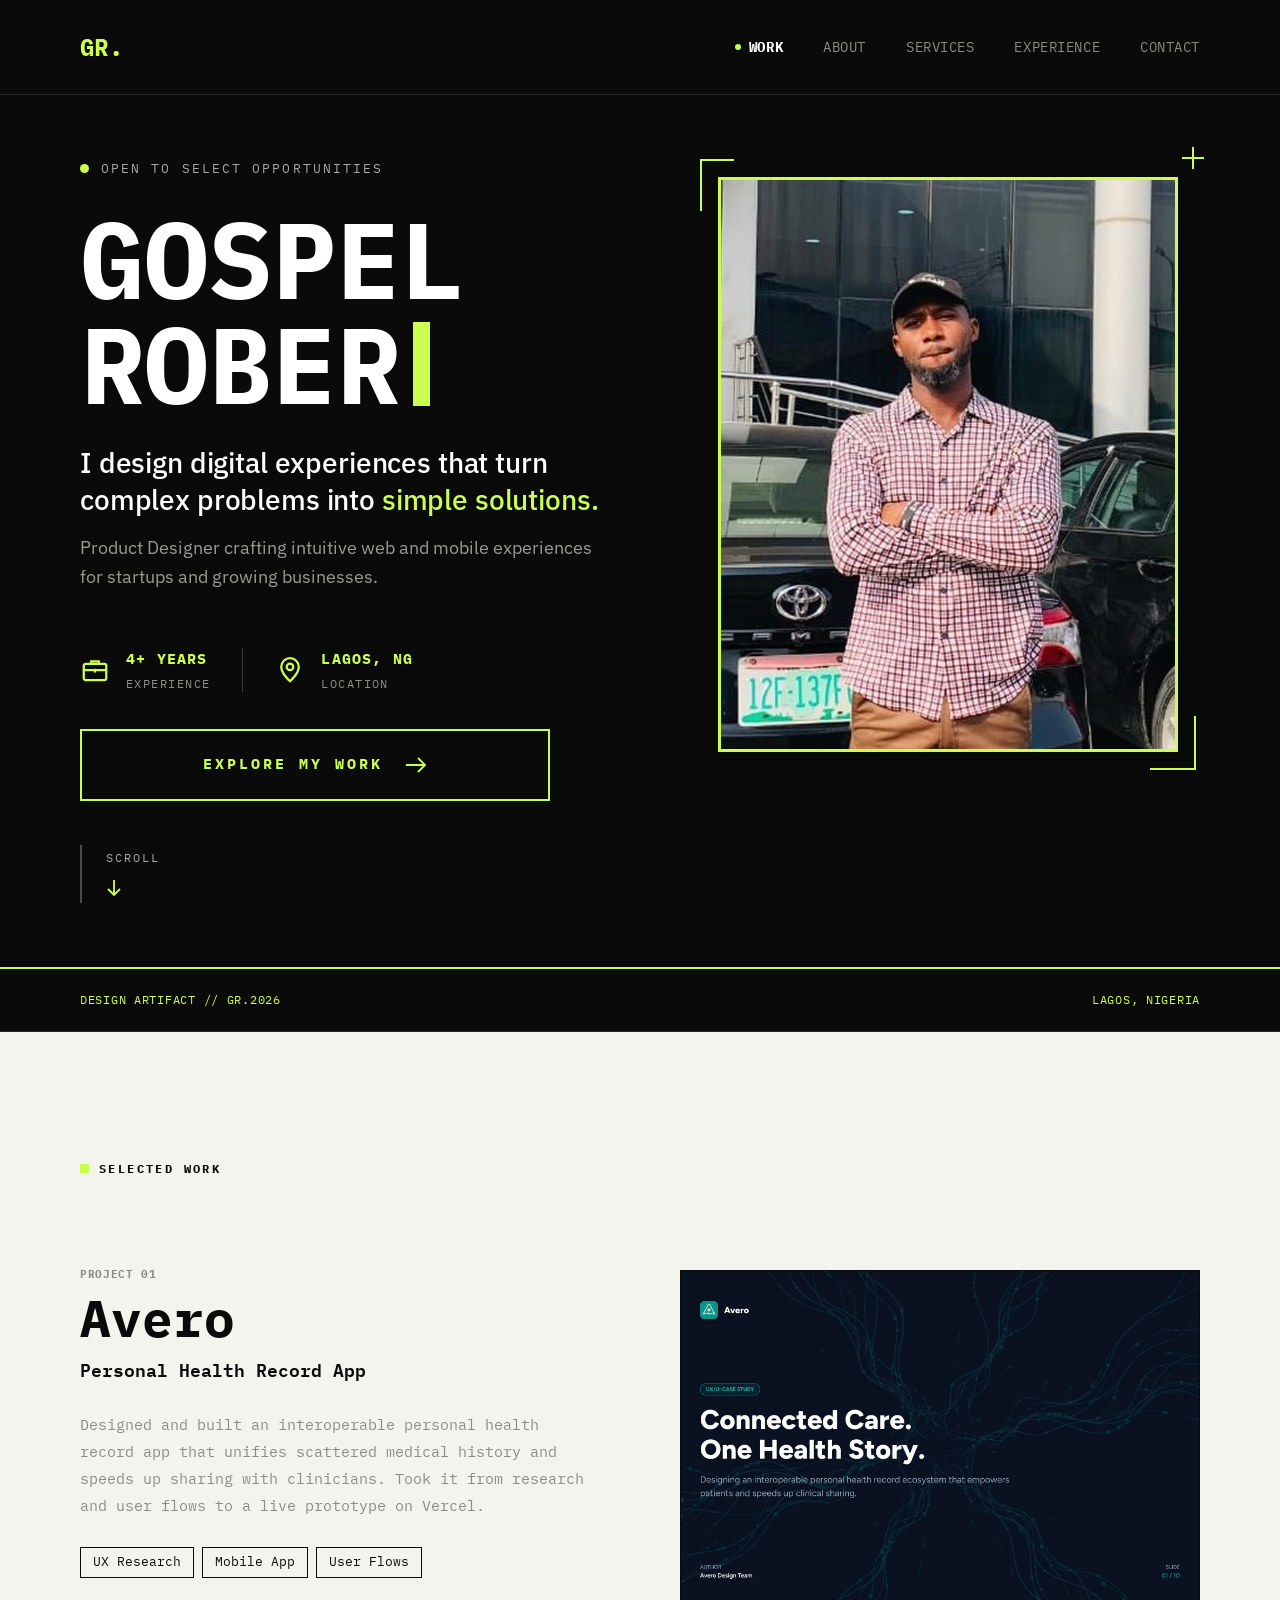
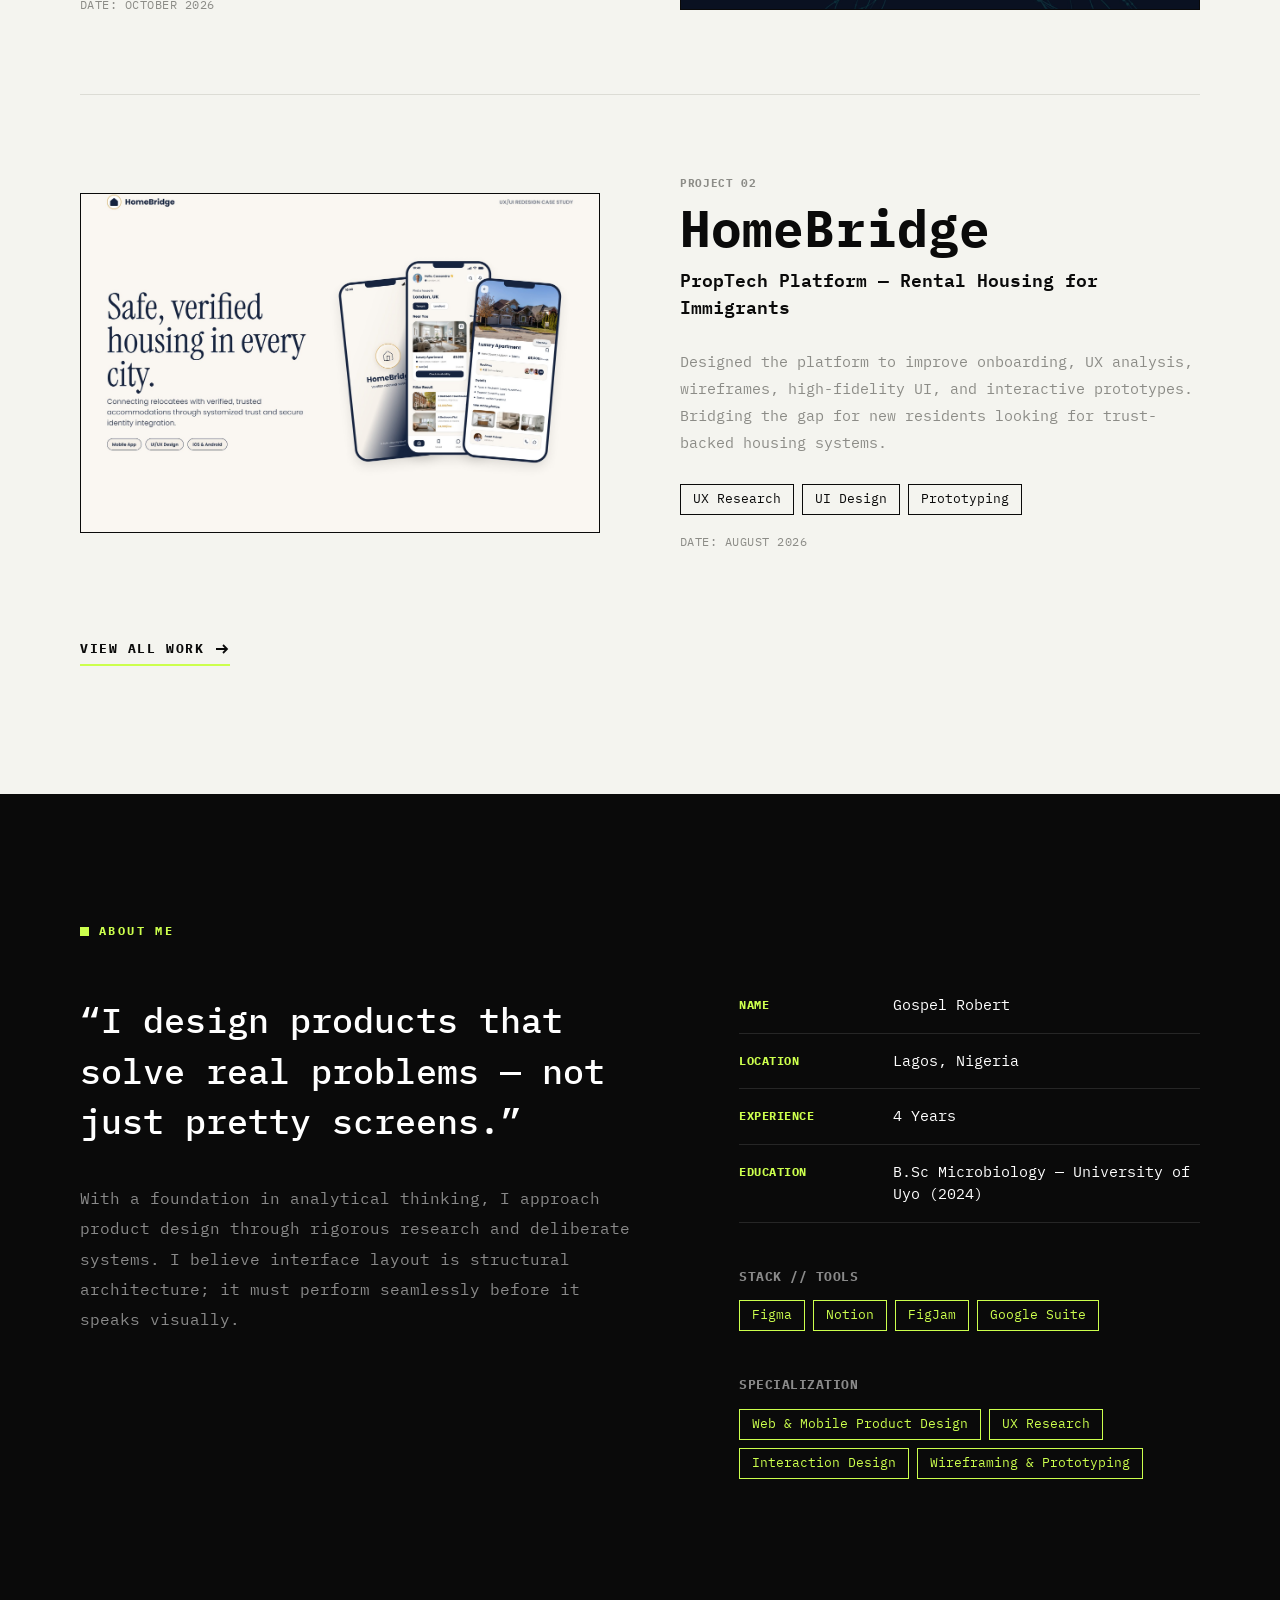
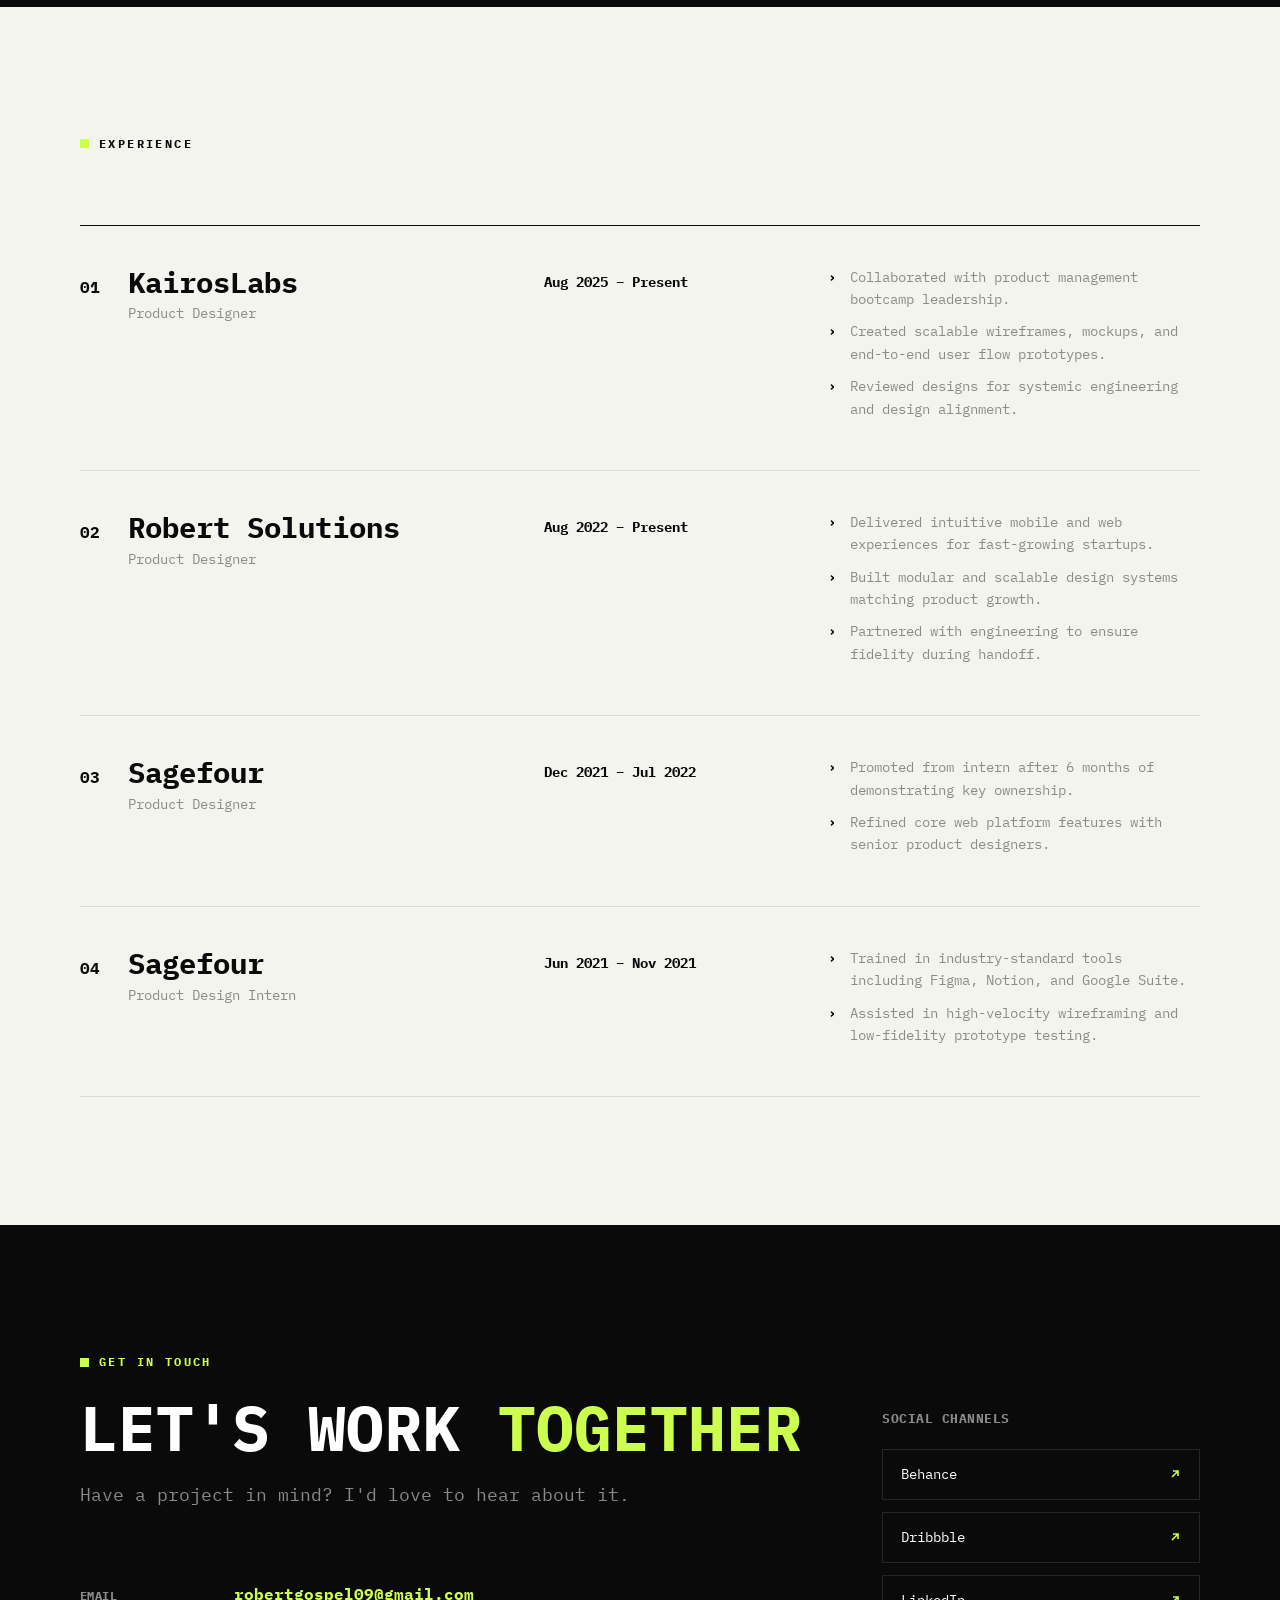
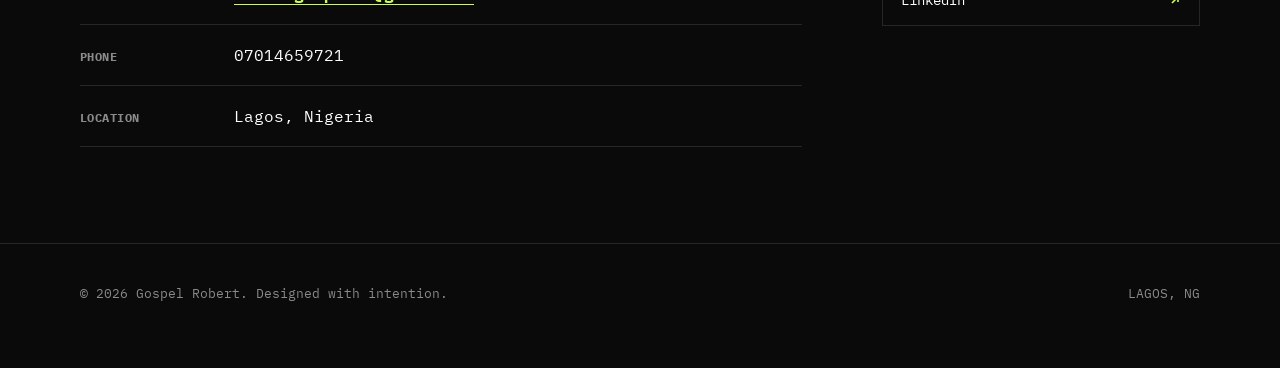
==== commit 125e981f: "Add files via upload" ====
--- a/index.html
+++ b/index.html
@@ -12,7 +12,7 @@
 <link rel="icon" href="/assets/favicon.svg" type="image/svg+xml">
 <link rel="preconnect" href="https://fonts.googleapis.com">
 <link rel="preconnect" href="https://fonts.gstatic.com" crossorigin>
-<link href="https://fonts.googleapis.com/css2?family=IBM+Plex+Mono:ital,wght@0,300;0,400;0,500;0,600;0,700;1,400&display=swap" rel="stylesheet">
+<link href="https://fonts.googleapis.com/css2?family=IBM+Plex+Mono:ital,wght@0,300;0,400;0,500;0,600;0,700;1,400&family=IBM+Plex+Sans:wght@400;500;600&display=swap" rel="stylesheet">
 <link rel="stylesheet" href="/assets/style.css">
 <script>document.documentElement.classList.add("js")</script>
 </head>
@@ -25,22 +25,40 @@
   </div>
 </header>
 <main>
-<section class="hero dark-sec">
+<section class="hero hero2 dark-sec">
   <div class="wrap">
-    <h1 class="hero-name" aria-label="Gospel Robert"><span class="tw" aria-hidden="true" data-text="GOSPEL
+    <div class="h2-copy">
+      <p class="h2-tag"><span class="h2-dot" aria-hidden="true"></span>OPEN TO SELECT OPPORTUNITIES</p>
+      <h1 class="hero-name" aria-label="Gospel Robert"><span class="tw" aria-hidden="true" data-text="GOSPEL
 ROBERT"><span class="tw-typed">GOSPEL
 ROBERT</span><span class="cursor"></span><span class="tw-rest"></span></span></h1>
-    <div class="hero-photo"><img src="/assets/gospel.jpg" alt="Gospel Robert standing with arms crossed" fetchpriority="high"></div>
-    <div class="hero-foot">
-      <p>Product Designer — crafting user-centered digital experiences for startups and agencies. <b>4 years.</b> Lagos, NG.</p>
-      <div class="m-hero-actions m-only"><a href="/work/" class="m-btn-outline">VIEW WORK <svg width="16" height="16" viewBox="0 0 16 16" fill="none" aria-hidden="true"><path d="M2 8h11M9 4l4 4-4 4" stroke="currentColor" stroke-width="1.8"/></svg></a><a href="/about/" class="m-link">ABOUT ME <svg width="16" height="16" viewBox="0 0 16 16" fill="none" aria-hidden="true"><path d="M2 8h11M9 4l4 4-4 4" stroke="currentColor" stroke-width="1.8"/></svg></a></div>
-      <a href="#work" class="scroll-cue">SCROLL TO VIEW
-        <svg width="16" height="16" viewBox="0 0 16 16" fill="none" aria-hidden="true"><path d="M8 2v11M4 9l4 4 4-4" stroke="currentColor" stroke-width="1.8"/></svg></a>
+      <p class="h2-lead">I design digital experiences that turn complex problems into <span class="l">simple solutions.</span></p>
+      <p class="h2-sub">Product Designer crafting intuitive web and mobile experiences for startups and growing businesses.</p>
+    </div>
+    <div class="h2-photo">
+      <span class="h2-corner tl" aria-hidden="true"></span><span class="h2-corner br" aria-hidden="true"></span>
+      <svg class="h2-plus" width="22" height="22" viewBox="0 0 22 22" aria-hidden="true"><path d="M11 0v22M0 11h22" stroke="currentColor" stroke-width="2"/></svg>
+      <div class="h2-frame"><img src="/assets/gospel-portrait.jpg" alt="Gospel Robert standing with arms crossed" fetchpriority="high"></div>
+    </div>
+    <div class="h2-bottom">
+      <div class="h2-stats">
+        <div class="h2-stat">
+          <svg width="30" height="30" viewBox="0 0 24 24" fill="none" aria-hidden="true"><rect x="3" y="7" width="18" height="13" rx="1.5" stroke="currentColor" stroke-width="1.8"/><path d="M9 7V5h6v2M3 12h18M12 11v3" stroke="currentColor" stroke-width="1.8"/></svg>
+          <div><p class="h2-sv">4+ YEARS</p><p class="h2-sk">EXPERIENCE</p></div>
+        </div>
+        <span class="h2-div" aria-hidden="true"></span>
+        <div class="h2-stat">
+          <svg width="30" height="30" viewBox="0 0 24 24" fill="none" aria-hidden="true"><path d="M12 21s-7-6.2-7-11.5A7 7 0 0 1 19 9.5C19 14.8 12 21 12 21z" stroke="currentColor" stroke-width="1.8"/><circle cx="12" cy="9.5" r="2.6" stroke="currentColor" stroke-width="1.8"/></svg>
+          <div><p class="h2-sv">LAGOS, NG</p><p class="h2-sk">LOCATION</p></div>
+        </div>
+      </div>
+      <a href="/work/" class="h2-btn">EXPLORE MY WORK <svg width="22" height="16" viewBox="0 0 22 16" fill="none" aria-hidden="true"><path d="M1 8h19M13 1l7 7-7 7" stroke="currentColor" stroke-width="1.8"/></svg></a>
+      <a href="#work" class="h2-scroll"><span>SCROLL</span><svg width="16" height="18" viewBox="0 0 16 18" fill="none" aria-hidden="true"><path d="M8 1v15M2 10l6 6 6-6" stroke="currentColor" stroke-width="1.8"/></svg></a>
     </div>
   </div>
 </section>
 <div class="strip d-only"><div class="wrap"><span>DESIGN ARTIFACT // GR.2026</span><span>LAGOS, NIGERIA</span></div></div>
-<a href="#work" class="m-strip m-only"><span>SCROLL TO VIEW</span><svg width="18" height="18" viewBox="0 0 16 16" fill="none" aria-hidden="true"><path d="M8 2v11M4 9l4 4 4-4" stroke="currentColor" stroke-width="2"/></svg></a>
+
 
 <section id="work" class="sec light-sec">
   <div class="wrap">
--- a/assets/style.css
+++ b/assets/style.css
@@ -537,3 +537,78 @@
   .m-tm blockquote{font-style:italic;font-size:14px;line-height:1.75;margin-top:18px}
   .m-tm figcaption{margin-top:16px}
 }
+
+/* ===================== HERO v2 ===================== */
+.hero2 .wrap{display:grid;grid-template-columns:minmax(0,1fr) minmax(0,440px);grid-template-rows:auto auto;column-gap:88px;row-gap:56px;min-height:0;padding-top:88px;padding-bottom:80px;align-items:start}
+.h2-copy{grid-column:1;grid-row:1}
+.h2-photo{grid-column:2;grid-row:1 / span 2;position:relative;margin:18px 22px 0 18px}
+.h2-bottom{grid-column:1;grid-row:2}
+.h2-tag{display:flex;align-items:center;gap:12px;font-size:13px;letter-spacing:.16em;color:#A8A8A2}
+.h2-dot{width:9px;height:9px;border-radius:50%;background:var(--lime);box-shadow:0 0 0 0 rgba(204,255,77,.5);animation:pulse 2.4s ease-out infinite}
+@keyframes pulse{0%{box-shadow:0 0 0 0 rgba(204,255,77,.45)}70%{box-shadow:0 0 0 10px rgba(204,255,77,0)}100%{box-shadow:0 0 0 0 rgba(204,255,77,0)}}
+.hero2 .hero-name{font-size:clamp(56px,7.6vw,118px);line-height:.98;margin-top:28px;align-self:auto}
+.h2-lead{font-family:"IBM Plex Sans",system-ui,-apple-system,"Segoe UI",sans-serif;font-size:clamp(22px,2.2vw,32px);font-weight:500;line-height:1.3;color:var(--white);margin-top:40px;max-width:600px;letter-spacing:-.005em}
+.h2-lead .l{color:var(--lime)}
+.h2-sub{font-family:"IBM Plex Sans",system-ui,-apple-system,"Segoe UI",sans-serif;font-size:18px;line-height:1.6;color:#9A9A95;margin-top:20px;max-width:520px}
+.h2-stats{display:flex;align-items:center;gap:32px}
+.h2-stat{display:flex;align-items:center;gap:16px;color:var(--lime)}
+.h2-sv{font-size:15px;font-weight:700;letter-spacing:.08em;color:var(--lime)}
+.h2-sk{font-size:12px;letter-spacing:.12em;color:#8E8E89;margin-top:4px}
+.h2-div{width:1px;height:44px;background:#3A3A38}
+.h2-btn{display:inline-flex;align-items:center;justify-content:center;gap:22px;margin-top:48px;width:min(100%,470px);height:72px;border:2px solid var(--lime);color:var(--lime);font-weight:700;font-size:15px;letter-spacing:.2em;transition:background .2s,color .2s,gap .2s}
+.h2-btn:hover{background:var(--lime);color:var(--ink);gap:28px}
+.h2-scroll{display:flex;flex-direction:column;gap:12px;margin-top:44px;padding:4px 0 6px 24px;border-left:2px solid #4A4A47;width:max-content;font-size:12px;letter-spacing:.16em;color:#A8A8A2}
+.h2-scroll svg{color:var(--lime);animation:bob 2s ease-in-out infinite}
+.h2-frame{border:3px solid var(--lime);aspect-ratio:4/5;overflow:hidden;background:#151515}
+.h2-frame img{width:100%;height:100%;object-fit:cover;object-position:center top}
+.h2-corner{position:absolute;border-color:var(--lime);border-style:solid;pointer-events:none}
+.h2-corner.tl{top:-18px;left:-18px;width:34px;height:52px;border-width:2px 0 0 2px}
+.h2-corner.br{bottom:-18px;right:-18px;width:46px;height:54px;border-width:0 2px 2px 0}
+.h2-plus{position:absolute;top:-30px;right:-26px;color:var(--lime)}
+
+@media (max-width:1180px){
+  .hero2 .wrap{column-gap:56px;grid-template-columns:minmax(0,1fr) minmax(0,360px)}
+}
+@media (max-width:900px){
+  .hero2 .wrap{grid-template-columns:minmax(0,1.08fr) minmax(0,.92fr);column-gap:22px;row-gap:0;padding-top:44px;padding-bottom:48px}
+  .h2-photo{grid-row:1;margin:62px 12px 0 10px}
+  .h2-bottom{grid-column:1 / -1;grid-row:2;margin-top:34px}
+  .hero2 .hero-name{font-size:min(10.6vw,64px);margin-top:20px}
+  .hero2 .cursor{margin-left:.18em;width:.3em;height:.78em}
+  .h2-tag{font-size:10px;letter-spacing:.12em;gap:9px}
+  .h2-dot{width:7px;height:7px}
+  .h2-lead{font-size:clamp(15px,4.3vw,24px);margin-top:22px;line-height:1.32}
+  .h2-sub{font-size:clamp(12.5px,3.4vw,17px);margin-top:14px;line-height:1.55}
+  .h2-stats{gap:16px}
+  .h2-stat{gap:10px}
+  .h2-stat svg{width:24px;height:24px}
+  .h2-sv{font-size:12px}
+  .h2-sk{font-size:10px}
+  .h2-div{height:34px}
+  .h2-btn{width:min(100%,300px);height:56px;font-size:12.5px;letter-spacing:.18em;gap:16px;margin-top:32px}
+  .h2-scroll{margin-top:32px;font-size:10.5px;padding-left:20px}
+  .h2-corner.tl{top:-10px;left:-10px;width:20px;height:30px}
+  .h2-corner.br{bottom:-10px;right:-10px;width:26px;height:32px}
+  .h2-plus{top:-20px;right:-16px;width:16px;height:16px}
+  .h2-frame{border-width:2px}
+}
+.hero2 .wrap{padding-top:64px;padding-bottom:64px}
+.h2-lead{margin-top:32px}
+.h2-btn{margin-top:40px}
+@media (max-width:900px){
+  .h2-tag{white-space:nowrap}
+  .hero2 .wrap{grid-template-columns:minmax(0,1.04fr) minmax(0,.96fr);padding-top:40px}
+  .h2-photo{margin:54px 10px 0 8px}
+}
+.h2-dot{flex:none}
+.hero2 .wrap{grid-template-columns:minmax(0,1fr) minmax(0,500px);column-gap:72px}
+.hero2 .hero-name{font-size:clamp(56px,8.4vw,128px)}
+.h2-lead{margin-top:28px}
+.h2-sub{margin-top:16px}
+.h2-btn{margin-top:36px}
+@media (max-width:1180px){.hero2 .wrap{grid-template-columns:minmax(0,1fr) minmax(0,380px);column-gap:48px}}
+@media (max-width:900px){
+  .hero2 .wrap{grid-template-columns:minmax(0,1fr) minmax(0,1fr);column-gap:18px}
+  .hero2 .hero-name{font-size:min(9.6vw,64px)}
+  .h2-photo{margin:54px 8px 0 6px}
+}
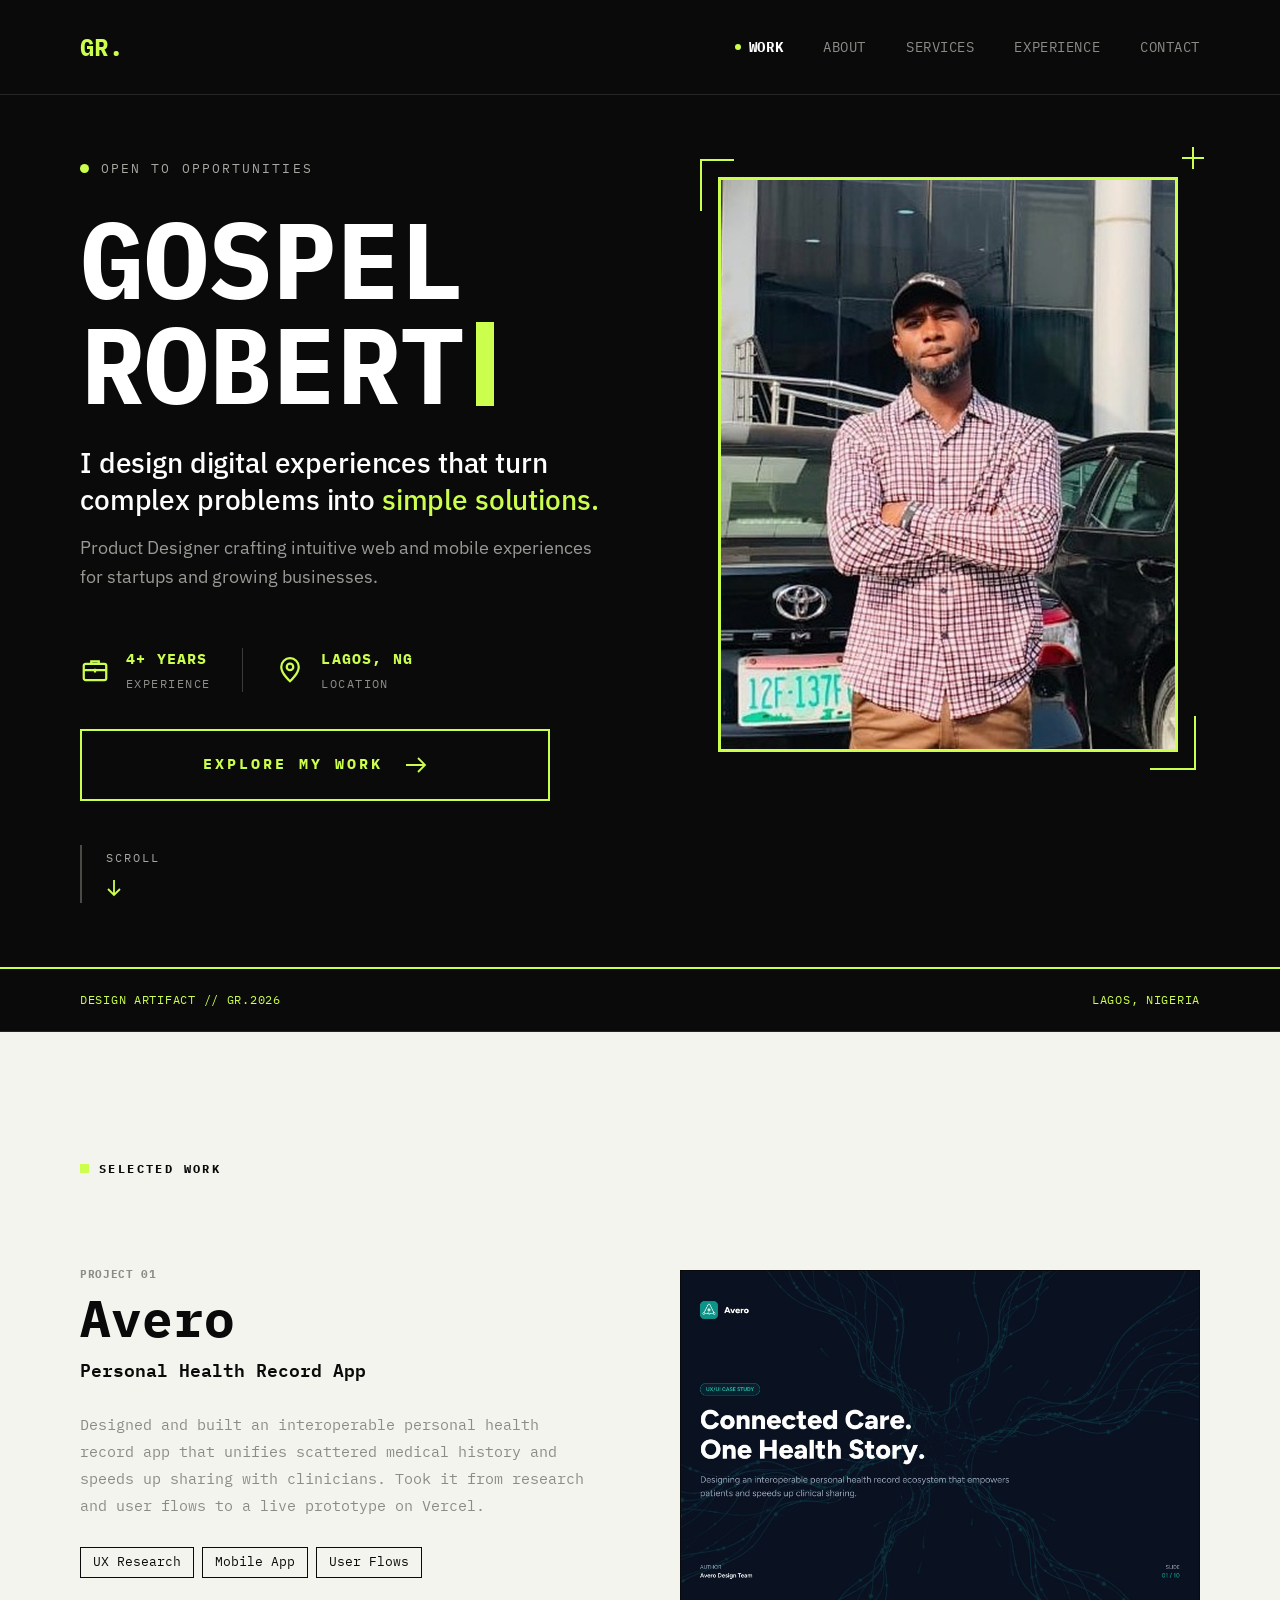
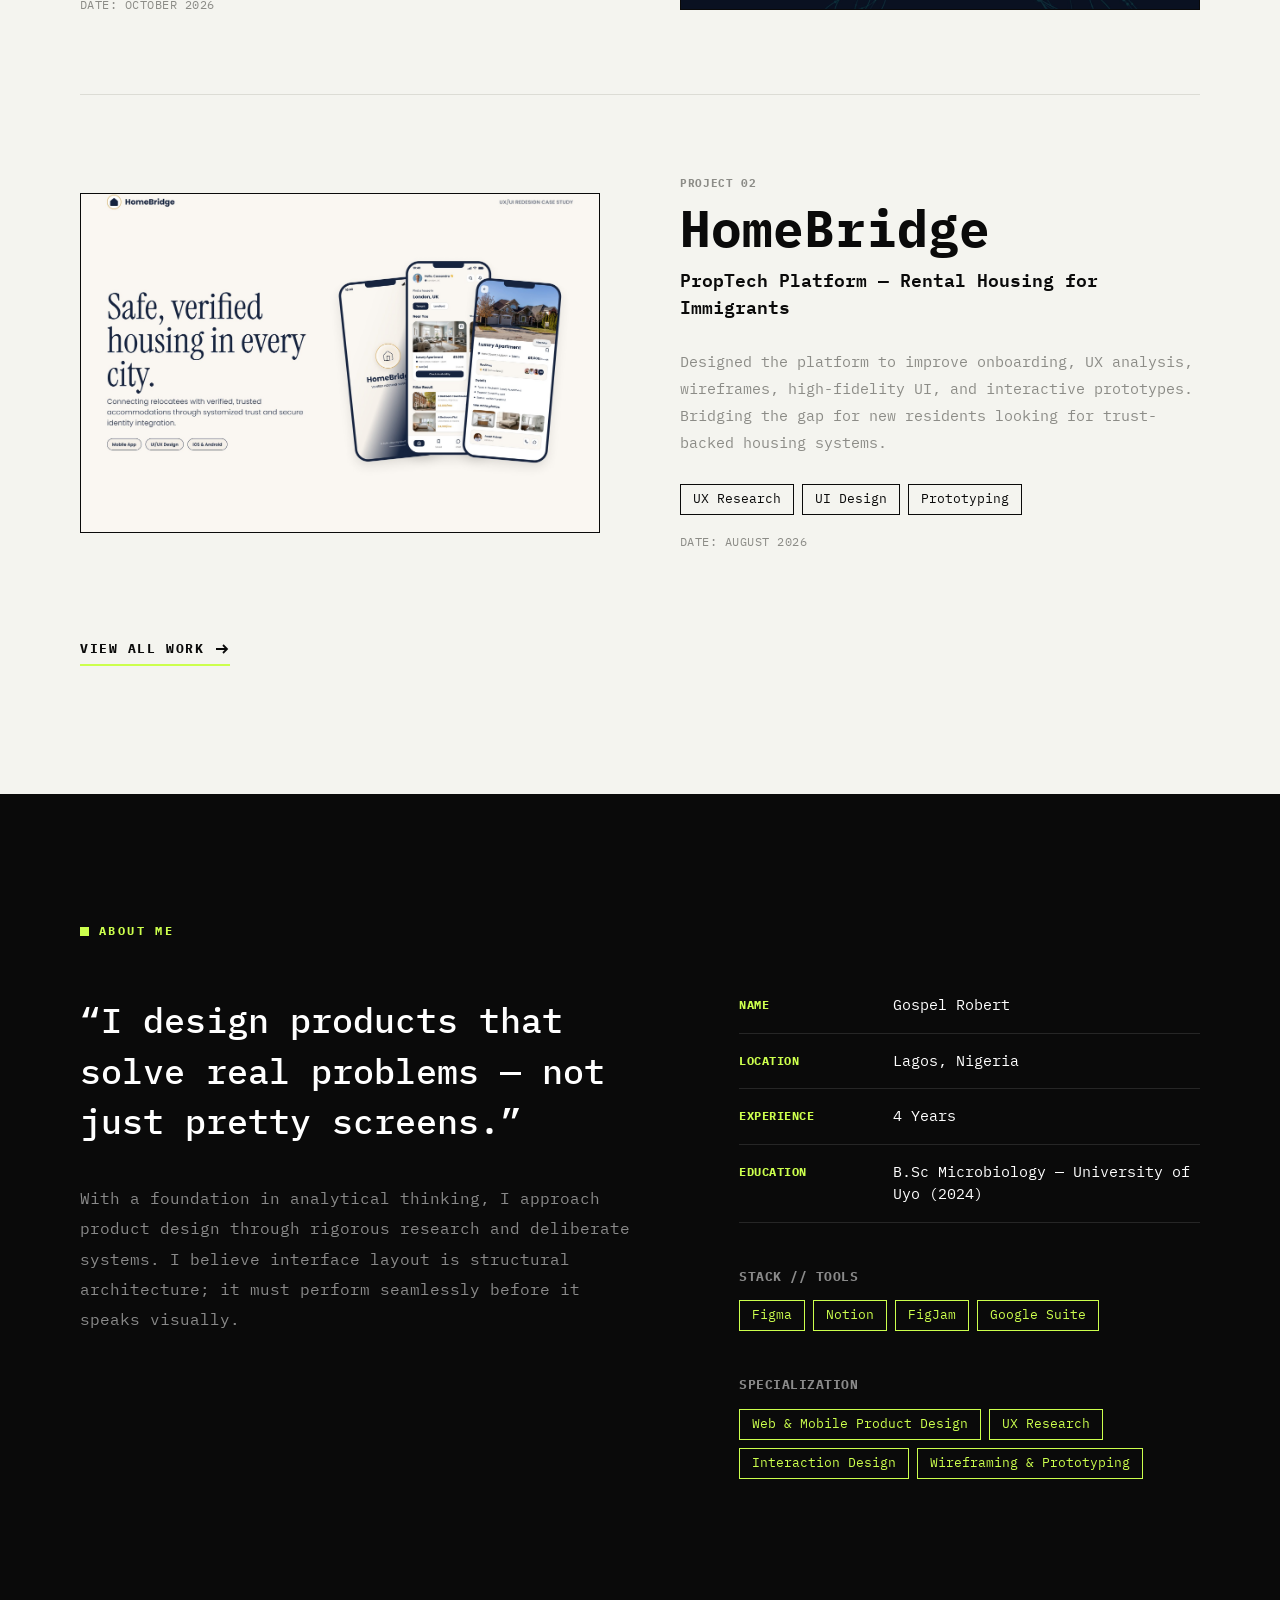
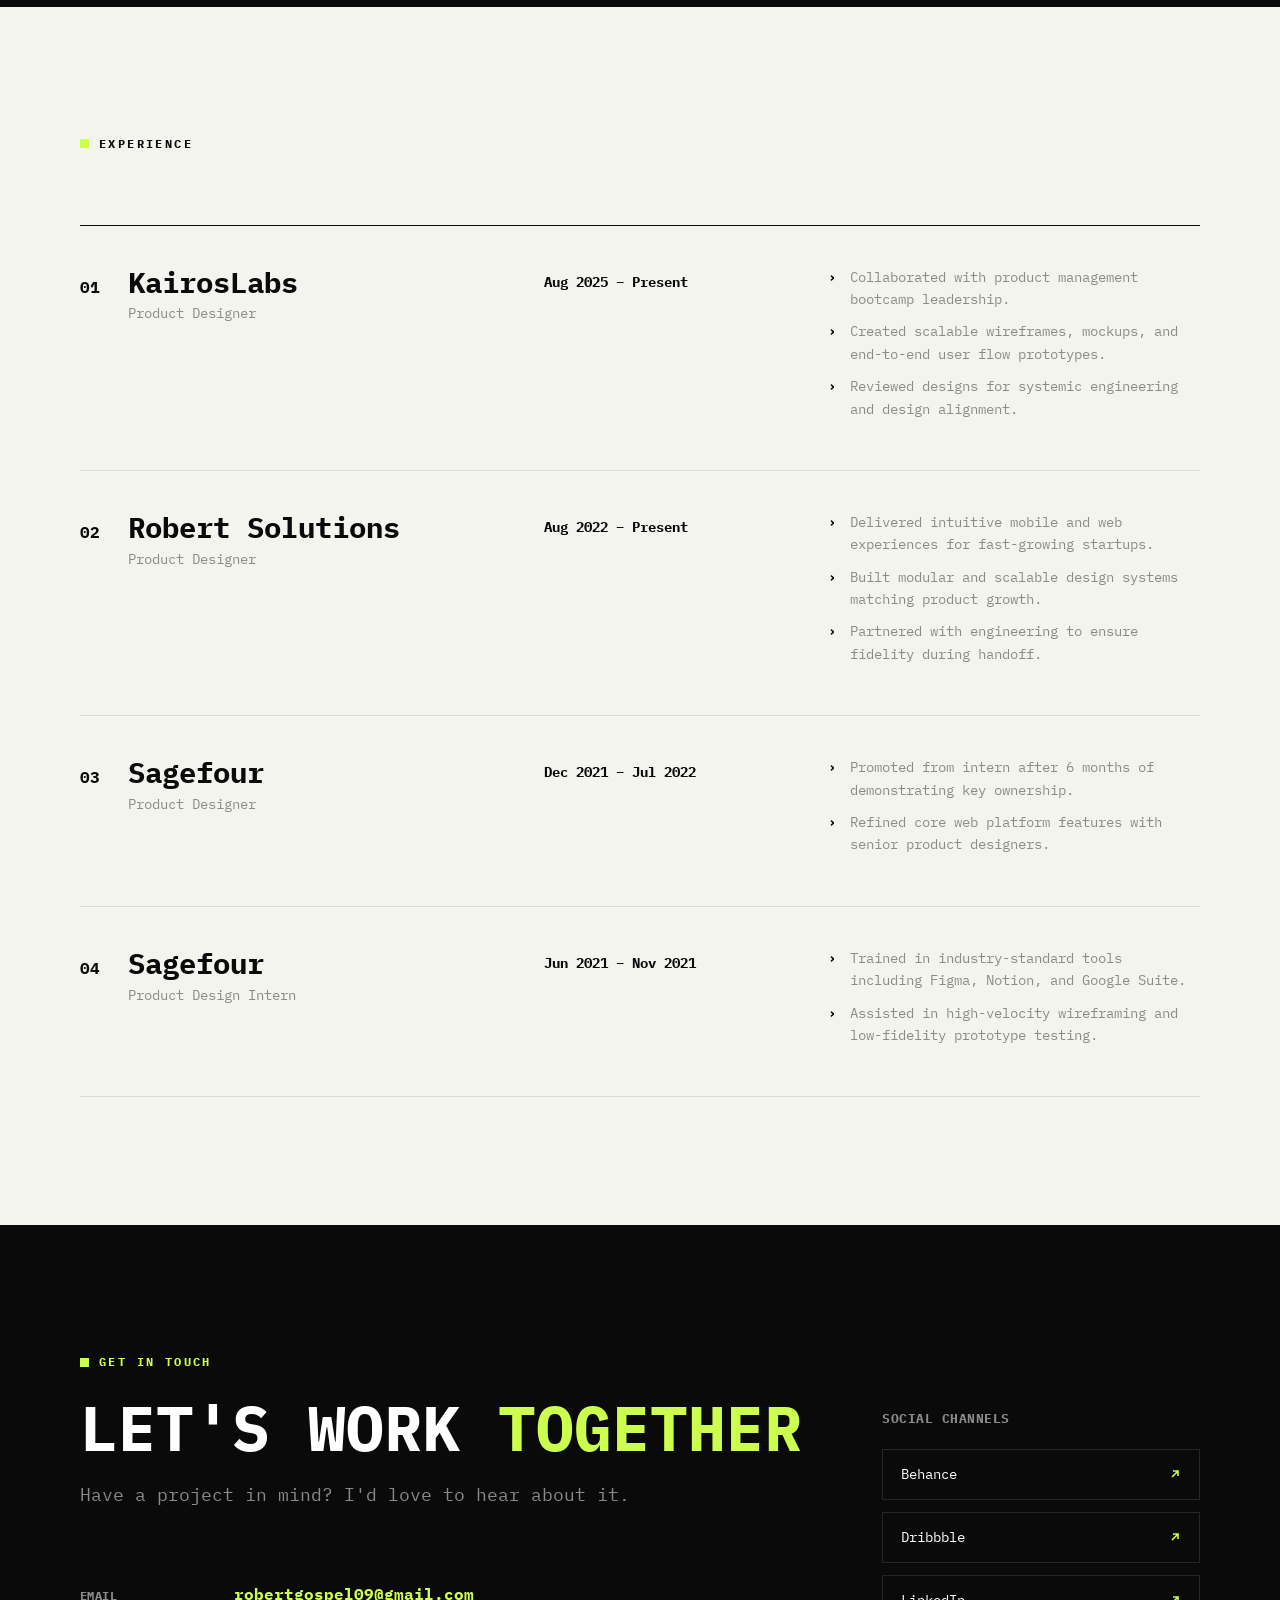
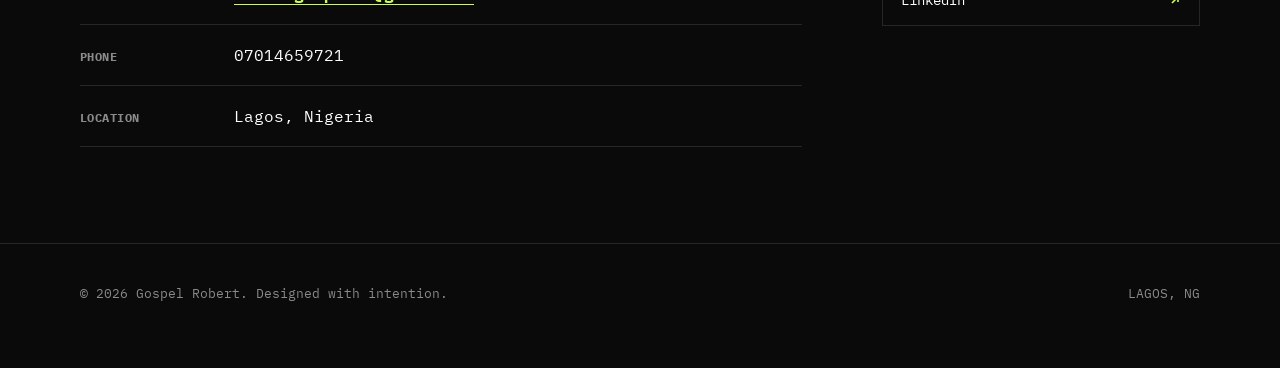
==== commit 33d1a8da: "Add files via upload" ====
--- a/index.html
+++ b/index.html
@@ -28,7 +28,7 @@
 <section class="hero hero2 dark-sec">
   <div class="wrap">
     <div class="h2-copy">
-      <p class="h2-tag"><span class="h2-dot" aria-hidden="true"></span>OPEN TO SELECT OPPORTUNITIES</p>
+      <p class="h2-tag"><span class="h2-dot" aria-hidden="true"></span>OPEN TO OPPORTUNITIES</p>
       <h1 class="hero-name" aria-label="Gospel Robert"><span class="tw" aria-hidden="true" data-text="GOSPEL
 ROBERT"><span class="tw-typed">GOSPEL
 ROBERT</span><span class="cursor"></span><span class="tw-rest"></span></span></h1>
